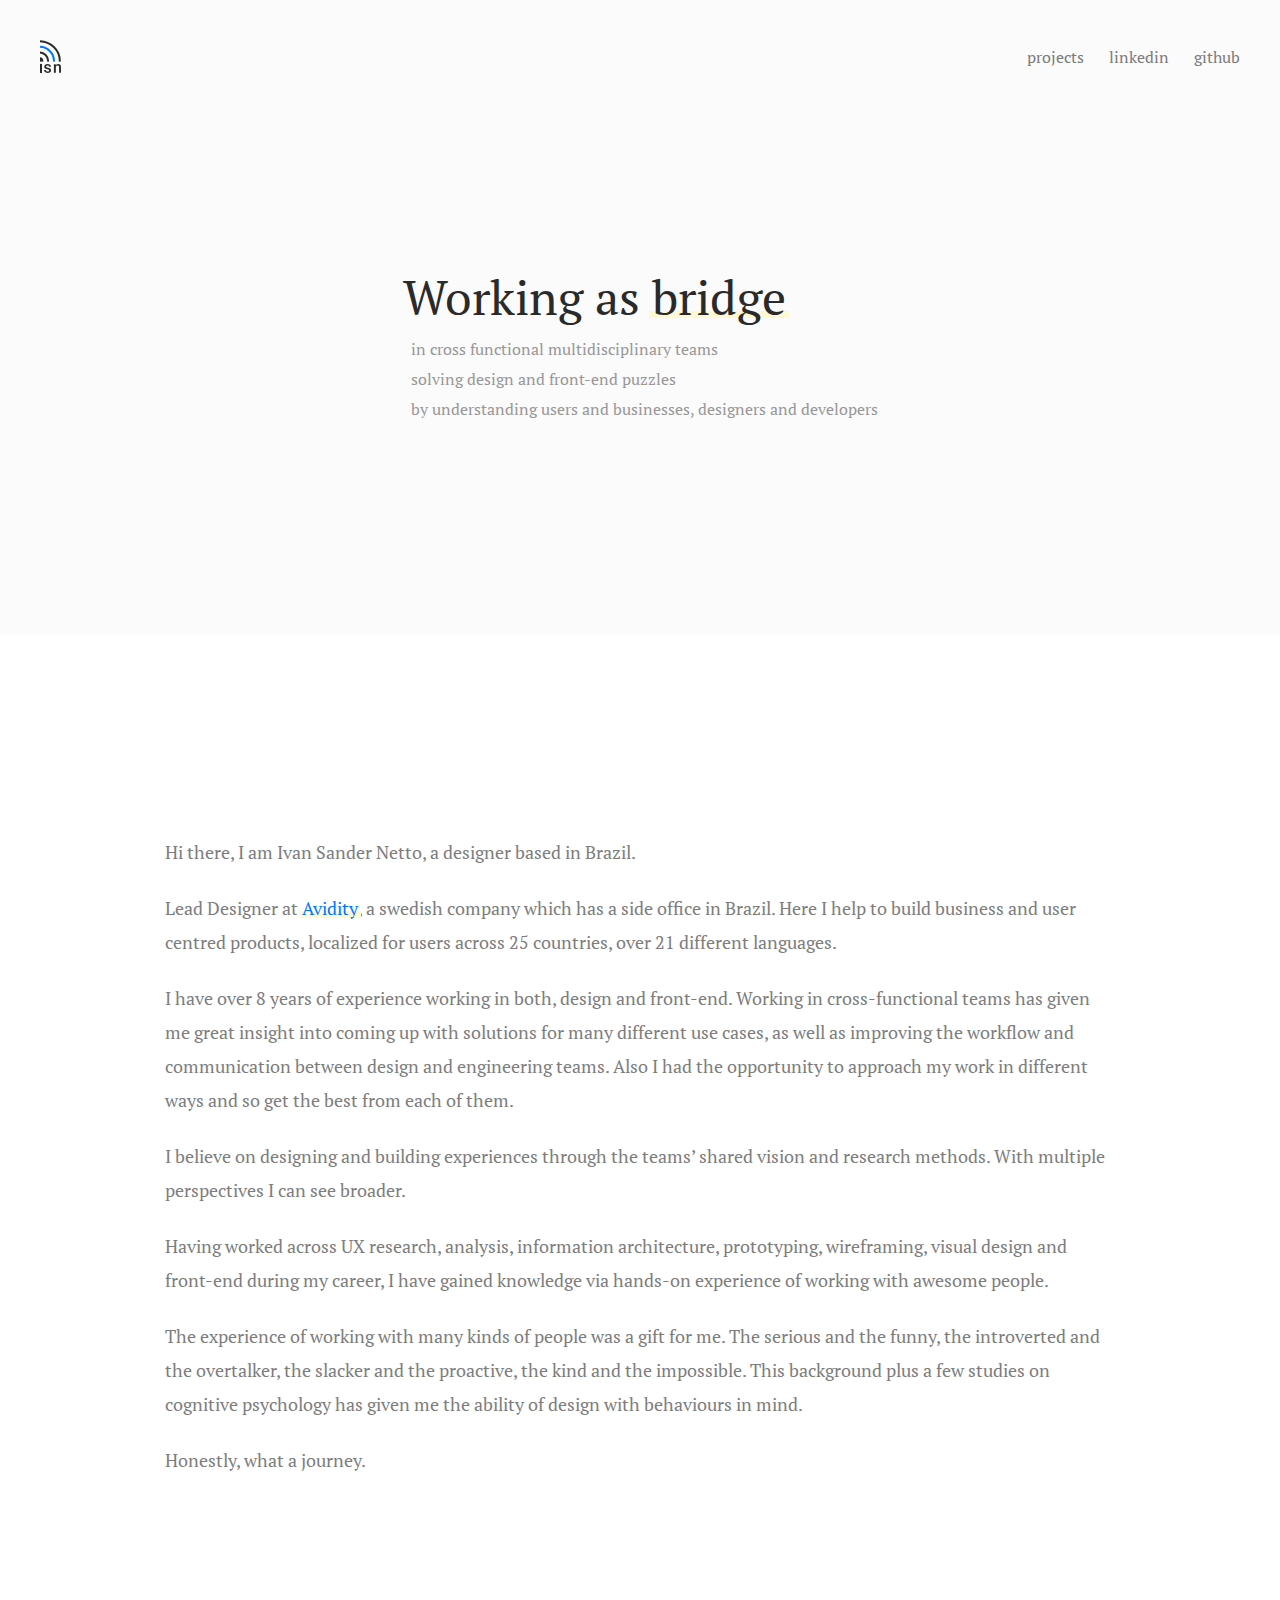
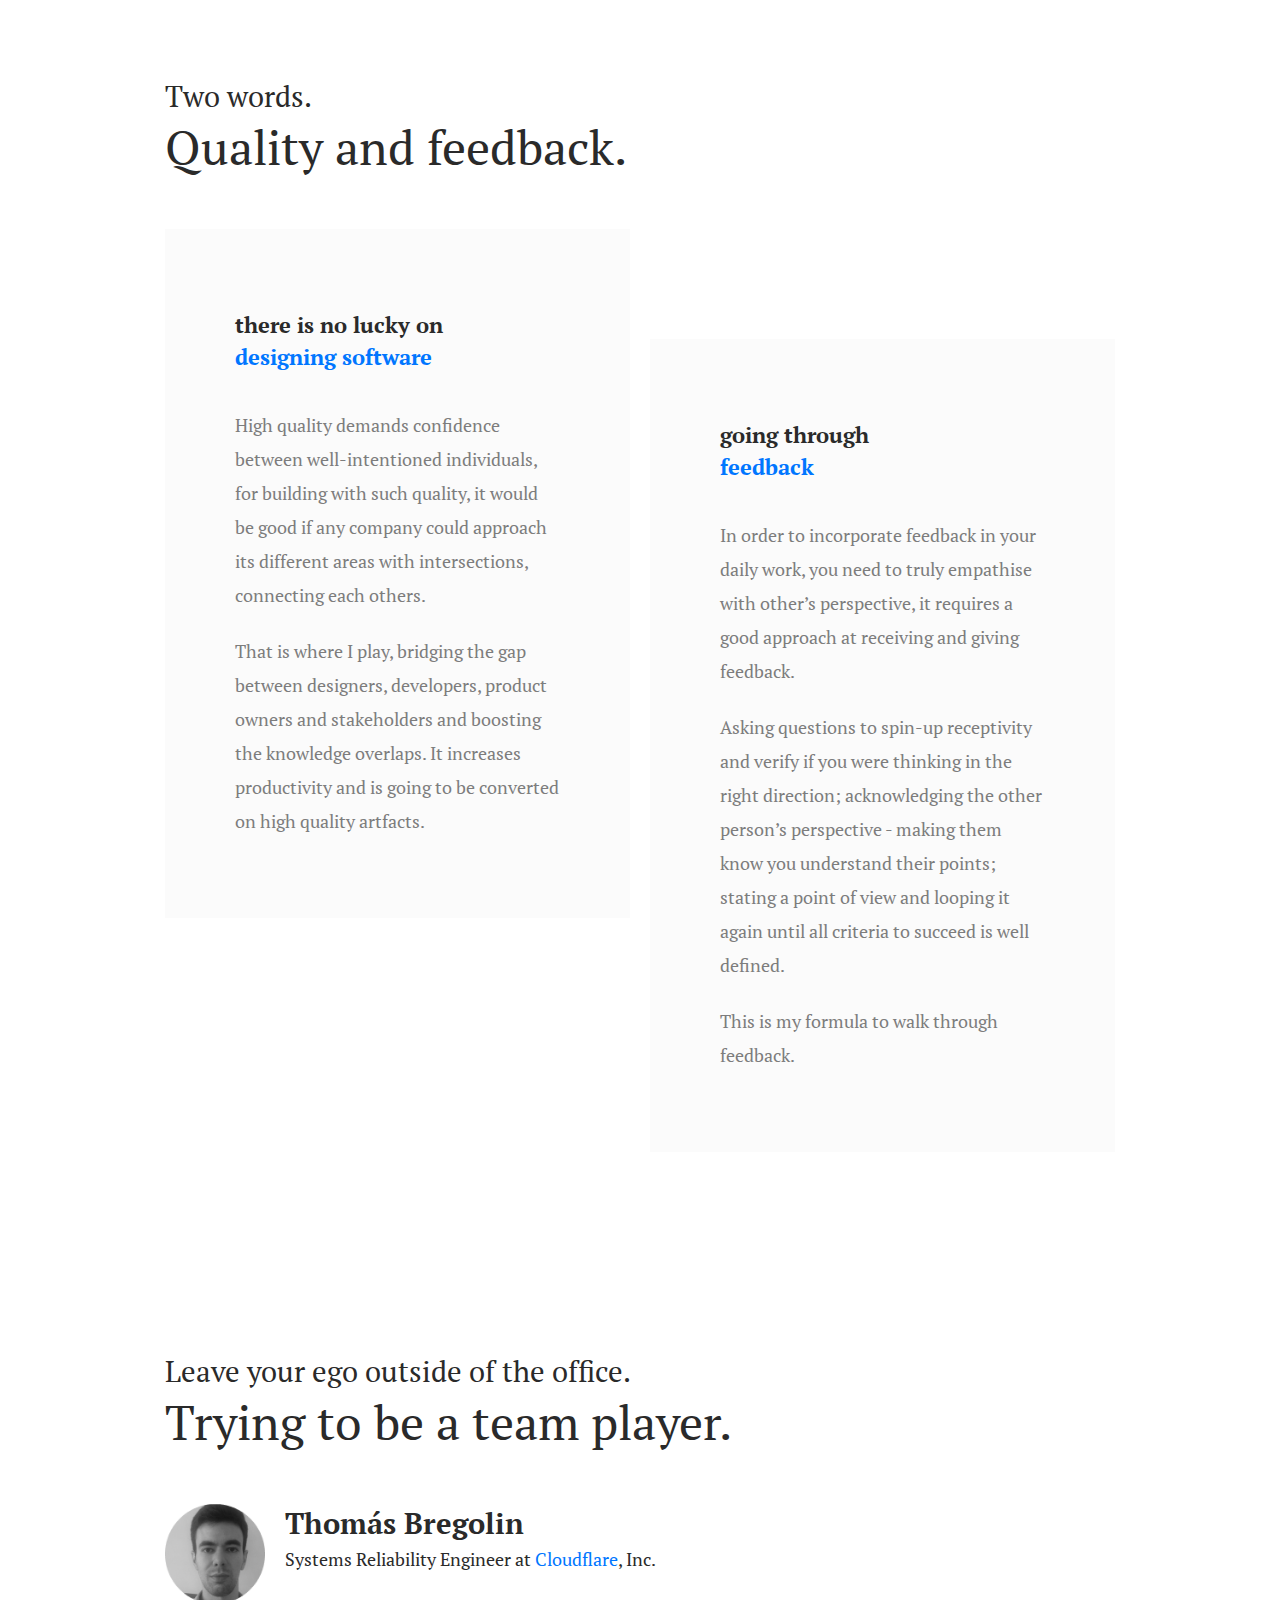
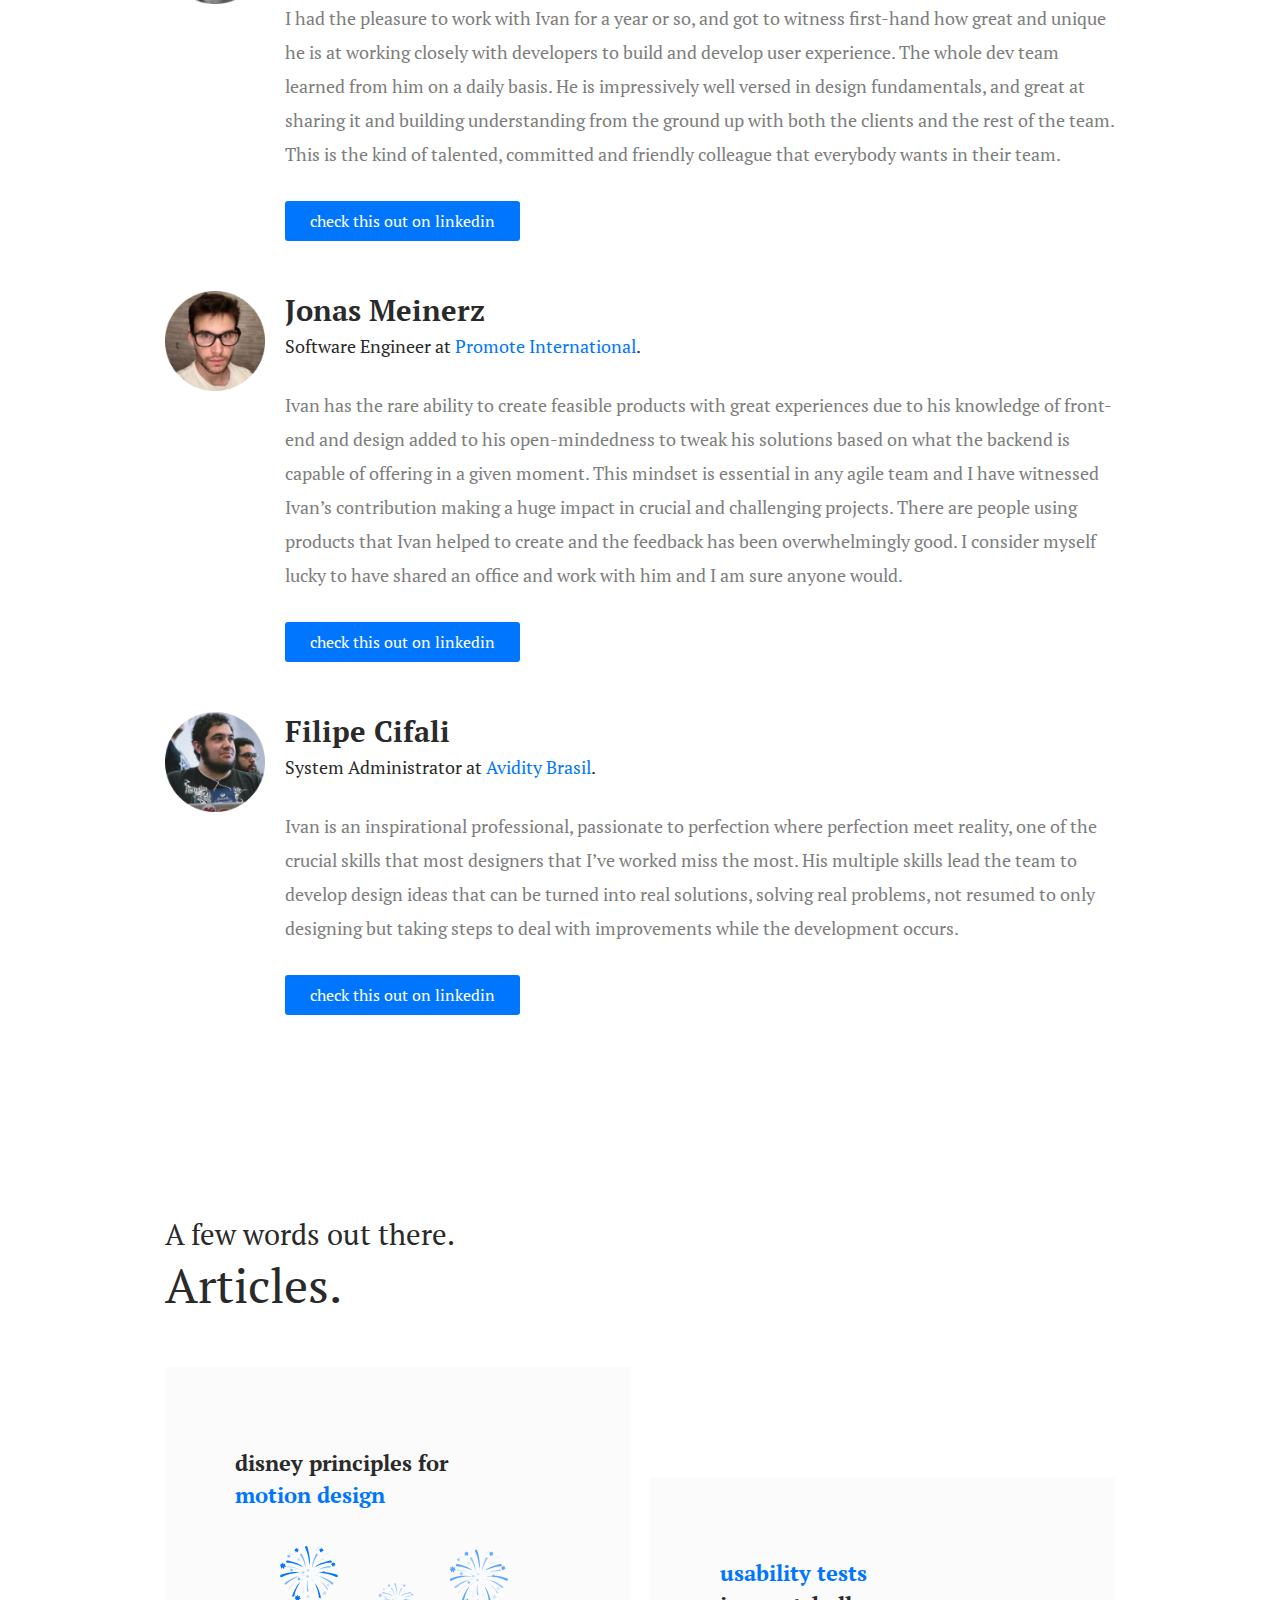
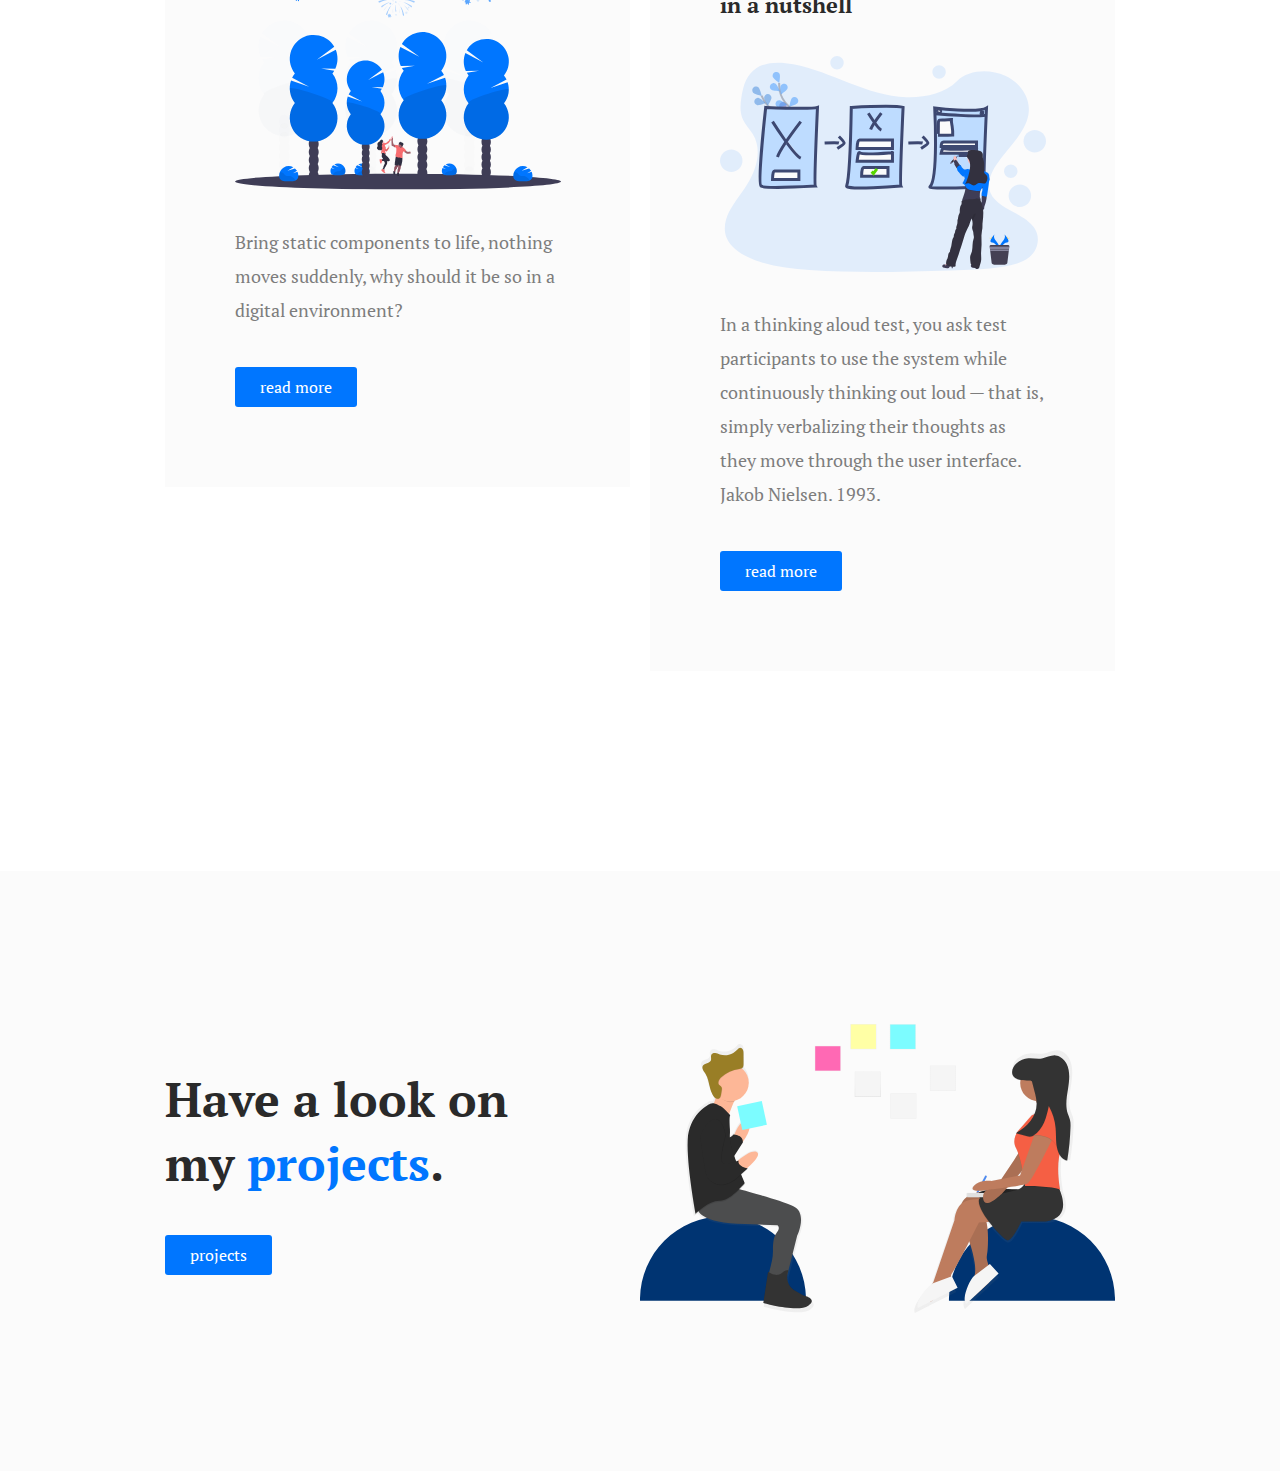
==== index.html @ 8e87b1ad "titles first letter - uppercase" ====
<!DOCTYPE HTML>

<html>

<head>
	<meta http-equiv="Content-Type" content="text/html; charset=UTF-8" />
	<title>Ivan Sander Netto's Portfolio</title>

  <link rel="stylesheet" type="text/css" href="stylesheets/index.css">
  <meta name="robots" content="noindex" />

	<!-- Global site tag (gtag.js) - Google Analytics -->
	<script async src="https://www.googletagmanager.com/gtag/js?id=UA-134460749-1"></script>
	<script>
	  window.dataLayer = window.dataLayer || [];
	  function gtag(){dataLayer.push(arguments);}
	  gtag('js', new Date());

	  gtag('config', 'UA-134460749-1');
	</script>
</head>

<body>
  <header class="page-header">
    <nav>
      <h1>blabla</h1>

      <ul>
        <li>
        	<a href="/portfolio/projects">projects</a>
        </li>
				<li>
					<a href="https://www.linkedin.com/in/ivansandernetto/" target="_blank">linkedin</a>
				</li>
        <li>
        	<a href="https://github.com/ivans-netto" target="_blank">github</a>
        </li>
      </ul>
    </nav>

    <div class="__bottom-header">
      <div class="__call">
        <h2>Working as <span class="underlined"><span class="text">bridge</span><span class="line -large"></span></span></h2>
        <ul>
          <li>in cross functional multidisciplinary teams</li>
          <li>solving design and front-end puzzles</li>
          <li>by understanding users and businesses, designers and developers</li>
        </ul>
      </div>
    </div>
  </header>

  <section>
    <div class="container">
			<p>Hi there, I am Ivan Sander Netto, a designer based in Brazil.</p>
			<br>

			<p>Lead Designer at <a href="https://avidity.se" class="underlined"><span class="text">Avidity</span><span class="line -regular"></span></a>, a swedish company which has a side office in Brazil. Here I help to build business and user centred products, localized for users across 25 countries, over 21 different languages.</p>
			<br>

			<p>I have over 8 years of experience working in both, design and front-end. Working in cross-functional teams has given me great insight into coming up with solutions for many different use cases, as well as improving the workflow and communication between design and engineering teams. Also I had the opportunity to approach my work in different ways and so get the best from each of them.</p>
			<br>

			<p>I believe on designing and building experiences through the teams’ shared vision and research methods. With multiple perspectives I can see broader.</p>
			<br>

			<p>Having worked across UX research, analysis, information architecture, prototyping, wireframing, visual design and front-end during my career, I have gained knowledge via hands-on experience of working with awesome people.</p>
			<br>

			<p>The experience of working with many kinds of people was a gift for me. The serious and the funny, the introverted and the overtalker, the slacker and the proactive, the kind and the impossible. This background plus a few studies on cognitive psychology has given me the ability of design with behaviours in mind.</p>
			<br>

			<p>Honestly, what a journey.</p>
    </div>
  </section>

  <section>
    <div class="container">
      <header>
        <span>Two words.</span>
        <h1>Quality and feedback.</h1>
      </header>

      <div class="blocks">
        <article class="vertical-block">
          <h1>there is no lucky on <br>
          <span class="__highlighted">designing software</span></h1>

          <p>High quality demands confidence between well-intentioned individuals, for building with such quality, it would be good if any company could approach its different areas with intersections, connecting each others.</p>

          <br>

          <p>That is where I play, bridging the gap between designers, developers, product owners and stakeholders and boosting the knowledge overlaps. It increases productivity and is going to be converted on high quality artfacts.</p>
        </article>

        <article class="vertical-block -vertical-identation">
          <h1>going through <br>
          <span class="__highlighted">feedback</span></h1>

          <p>In order to incorporate feedback in your daily work, you need to truly empathise with other’s perspective, it requires a good approach at receiving and giving feedback.</p>

          <br>

          <p>Asking questions to spin-up receptivity and verify if you were thinking in the right direction; acknowledging the other person’s perspective - making them know you understand their points; stating a point of view and looping it again until all criteria to succeed is well defined. </p>

          <br>

          <p>This is my formula to walk through feedback.</p>
        </article>
      </div>
    </div>
  </section>

  <section>
    <div class="container">
      <header>
        <span>Leave your ego outside of the office.</span>
        <h1>Trying to be a team player.</h1>
      </header>
    </div>

    <div class="container">
      <div class="testimonials">
        <article class="__testimonial">
          <img src="img/thomas.png" alt="Thomás Bregolin's profile picture" class="__profile-picture">

          <div class="__text-content">
            <h1>Thomás Bregolin</h1>
            <h2>Systems Reliability Engineer at <a href="https://www.cloudflare.com" target="_blank">Cloudflare</a>, Inc.</h2>
            <p>I had the pleasure to work with Ivan for a year or so, and got to witness first-hand how great and unique he is at working closely with developers to build and develop user experience. The whole dev team learned from him on a daily basis. He is impressively well versed in design fundamentals, and great at sharing it and building understanding from the ground up with both the clients and the rest of the team. This is the kind of talented, committed and friendly colleague that everybody wants in their team.</p>

            <a href="https://www.linkedin.com/in/ivansandernetto/" target="_blank" class="btn">check this out on linkedin</a>
          </div>
        </article>

        <article class="__testimonial">
          <img src="img/jonas.png" alt="Jonas Meinerz's profile picture" class="__profile-picture">

          <div class="__text-content">
            <h1>Jonas Meinerz</h1>
            <h2>Software Engineer at <a href="https://www.cloudflare.com" target="_blank">Promote International</a>.</h2>
            <p>Ivan has the rare ability to create feasible products with great experiences due to his knowledge of front-end and design added to his open-mindedness to tweak his solutions based on what the backend is capable of offering in a given moment. This mindset is essential in any agile team and I have witnessed Ivan’s contribution making a huge impact in crucial and challenging projects. There are people using products that Ivan helped to create and the feedback has been overwhelmingly good. I consider myself lucky to have shared an office and work with him and I am sure anyone would. </p>

            <a href="https://www.linkedin.com/in/ivansandernetto/" target="_blank" class="btn">check this out on linkedin</a>
          </div>
        </article>

				<article class="__testimonial">
          <img src="img/filipe.png" alt="Jonas Meinerz's profile picture" class="__profile-picture">

          <div class="__text-content">
            <h1>Filipe Cifali</h1>
            <h2>System Administrator at <a href="https://www.avidity.com.br" target="_blank">Avidity Brasil</a>.</h2>
            <p>Ivan is an inspirational professional, passionate to perfection where perfection meet reality, one of the crucial skills that most designers that I’ve worked miss the most. His multiple skills lead the team to develop design ideas that can be turned into real solutions, solving real problems, not resumed to only designing but taking steps to deal with improvements while the development occurs.</p>

            <a href="https://www.linkedin.com/in/ivansandernetto/" target="_blank" class="btn">check this out on linkedin</a>
          </div>
        </article>
      </div>
    </div>
  </section>

	<section>
		<div class="container">
			<header>
				<span>A few words out there.</span>
				<h1>Articles.</h1>
			</header>

			<div class="blocks">
				<article class="vertical-block">
					<h1>disney principles for <br>
					<span class="__highlighted">motion design</span></h1>

					<img src="img/svg/motion.svg" alt="motion design illustration">

					<p>Bring static components to life, nothing moves suddenly, why should it be so in a digital environment? </p>

					<a href="" class="btn">read more</a>
				</article>

				<article class="vertical-block -vertical-identation">
					<h1><span class="__highlighted">usability tests</span><br>
					in a nutshell</h1>

					<img src="img/svg/usability-tests.svg" alt="usability tests illustration">

					<p>In a thinking aloud test, you ask test participants to use the system while continuously thinking out loud — that is, simply verbalizing their thoughts as they move through the user interface.
					Jakob Nielsen. 1993.
					</p>

					<a href="" class="btn">read more</a>
				</article>
			</div>
		</div>
	</section>

  <section class="check-out-more">
    <div class="container">
      <div class="__half">
        <div>
          <h1>Have a look on <br>
          my <span class="__highlighted">projects</span>.</h1>

          <a href="projects" class="btn">projects</a>
        </div>
      </div>
      <div class="__half">
        <img src="img/svg/projects.svg" alt="projects illustration">
      </div>
    </div>
  </section>

</body>

</html>
---- stylesheets/index.css ----
@import url("https://fonts.googleapis.com/css?family=PT+Serif:400,700");
* {
  box-sizing: border-box; }

html, body, div, span, object, iframe,
h1, h2, h3, h4, h5, h6, p, blockquote, pre,
abbr, address, cite, code,
del, dfn, em, img, ins, kbd, q, samp,
small, strong, sub, sup, var,
b, i,
dl, dt, dd, ol, ul, li,
fieldset, form, label, legend,
table, caption, tbody, tfoot, thead, tr, th, td,
article, aside, canvas, details, figcaption, figure,
footer, header, hgroup, menu, nav, section, summary,
time, mark, audio, video {
  margin: 0;
  padding: 0;
  border: 0;
  outline: 0; }

/**
 * Crossbrowser display block
 */
article, aside, details, figcaption, figure,
footer, header, hgroup, menu, nav, section {
  display: block; }

table {
  border-collapse: collapse;
  border-spacing: 0; }

input, select {
  vertical-align: middle; }

textarea {
  margin-top: 0;
  margin-bottom: 0; }

p {
  line-height: 34px;
  font-size: 18px;
  color: #7d7d7d; }

.container {
  width: 950px;
  margin: 0 auto; }
  .container .__splitting-blocks {
    display: flex;
    justify-content: space-between; }
    .container .__splitting-blocks.-breathe-top {
      margin-top: 50px; }
    .container .__splitting-blocks .__half {
      width: 50%; }
      .container .__splitting-blocks .__half.-breathe-on-left-side {
        padding-left: 40px; }
      .container .__splitting-blocks .__half.-gap {
        width: calc(50% - 10px); }
      .container .__splitting-blocks .__half .btn {
        margin-top: 40px; }
      .container .__splitting-blocks .__half img {
        width: 100%; }

a {
  color: #0076FF;
  text-decoration: none;
  transition: color 0.15s ease-out; }
  a:hover {
    color: #005ecc; }

.btn {
  background-color: #0076FF;
  color: #fff;
  font-weight: 400;
  text-decoration: none;
  display: inline-block;
  height: 40px;
  padding: 9px 25px;
  border-radius: 3px;
  transform: translate(0px, 0px);
  transition: background-color 0.15s ease-out, box-shadow 0.15s ease-out, transform 0.15s ease-out; }
  .btn:hover {
    color: #fff;
    background-color: #006ff0;
    transform: translateY(-2px);
    box-shadow: 0 2px 4px 0 rgba(136, 144, 195, 0.3), 0 5px 15px 0 rgba(37, 44, 97, 0.3); }
  .btn:focus {
    transform: translateY(0px);
    box-shadow: 0 2px 4px 0 rgba(136, 144, 195, 0), 0 5px 15px 0 rgba(37, 44, 97, 0);
    transition: background-color 0.05s ease-out, box-shadow 0.05s ease-out, transform 0.05s ease-out; }
  .btn[target="_blank"]:hover {
    background-image: url(../img/svg/external-link.svg);
    background-repeat: no-repeat;
    background-position: calc(100% - 5px) 5px; }

.underlined {
  position: relative; }
  .underlined .text {
    position: relative;
    z-index: 10; }
  .underlined .line {
    z-index: 5;
    width: calc(100% + 6px);
    height: 7px;
    background-color: #FFF9D3;
    position: absolute;
    left: -3px; }
    .underlined .line.-large {
      bottom: 10.8px; }
    .underlined .line.-regular {
      bottom: 2px; }

html {
  background-color: #0076FF; }

body {
  background: #fff;
  font-family: 'PT Serif', serif;
  font-weight: 400;
  color: #2A2A2A; }

.page-header {
  height: 635px;
  background: #FBFBFB; }
  .page-header nav {
    padding: 40px 40px 0 40px;
    width: 100%;
    display: flex;
    justify-content: space-between; }
    .page-header nav ul {
      list-style: none;
      display: flex;
      align-items: center; }
    .page-header nav li {
      float: left;
      margin-right: 25px;
      color: #7d7d7d;
      font-size: 16px; }
      .page-header nav li:last-child {
        margin-right: 0; }
    .page-header nav a {
      color: #7d7d7d; }
      .page-header nav a:hover {
        color: #0076FF; }
  .page-header h1 {
    height: 33px;
    width: 21px;
    background-image: url(../img/svg/logo.svg);
    background-repeat: no-repeat;
    background-size: 100% 100%;
    text-indent: -9999px; }
  .page-header h2 {
    font-weight: 400;
    font-size: 48px; }
    .page-header h2.-center {
      text-align: center; }
  .page-header .__bottom-header {
    height: calc(100% - 40px - 33px);
    display: flex;
    align-items: center; }
  .page-header .__call {
    display: table;
    margin: 0 auto;
    padding-bottom: 20px; }
    .page-header .__call ul {
      list-style: none;
      margin-top: 5px;
      margin-left: 8px; }
    .page-header .__call li {
      color: #989898;
      line-height: 30px;
      font-size: 16px; }
    .page-header .__call .__projecst-illustration {
      margin-top: 80px; }

section {
  margin-top: 200px;
  margin-bottom: 200px; }
  section:last-of-type {
    margin-bottom: 0px; }
  section.-project-section {
    margin-top: 300px;
    margin-bottom: 300px; }
    section.-project-section:first-of-type {
      margin-top: 200px; }
  section header {
    margin-bottom: 50px; }
    section header h1 {
      font-size: 48px;
      font-weight: 400; }
      section header h1 span {
        font-size: 38px; }
    section header span {
      font-size: 29px; }

.mockups {
  margin-top: 50px; }
  .mockups.-mockup-plus-metrics {
    display: flex;
    justify-content: space-around; }
    .mockups.-mockup-plus-metrics .__mock {
      width: 77.5%;
      padding-right: 40px; }
    .mockups.-mockup-plus-metrics .__metrics {
      width: 22.5%; }
  .mockups img {
    width: 100%; }

.blocks {
  display: flex;
  justify-content: space-between; }

.vertical-block {
  background-color: #FBFBFB;
  width: calc(50% - 10px);
  padding: 80px 70px; }
  .vertical-block:first-child {
    align-self: flex-start; }
  .vertical-block.-vertical-identation {
    margin-top: 110px; }
  .vertical-block h1 {
    font-size: 22px;
    text-transform: lowercase;
    line-height: 32px;
    margin-bottom: 35px; }
  .vertical-block img {
    margin-bottom: 30px; }
  .vertical-block .__highlighted {
    color: #0076FF;
    line-height: 32px; }
  .vertical-block .btn {
    margin-top: 40px; }

.testimonials img {
  width: 100px;
  height: 100px; }
.testimonials h1 {
  font-size: 29px;
  margin-bottom: 5px; }
.testimonials h2 {
  color: #2A2A2A;
  font-size: 18px;
  font-weight: 400; }
.testimonials p {
  padding-top: 30px;
  margin-bottom: 30px; }
.testimonials .__text-content {
  margin-left: 20px; }
.testimonials .__testimonial {
  display: flex;
  justify-content: space-between;
  margin-bottom: 50px; }

.check-out-more {
  background-color: #FBFBFB; }
  .check-out-more .__half {
    width: 50%; }
    .check-out-more .__half img {
      width: 100%; }
  .check-out-more h1 {
    font-size: 48px;
    color: #2A2A2A; }
    .check-out-more h1 .__highlighted {
      color: #0076FF; }
  .check-out-more .container {
    display: flex;
    align-items: center;
    height: 600px; }
  .check-out-more .btn {
    margin-top: 40px; }

/*# sourceMappingURL=index.css.map */
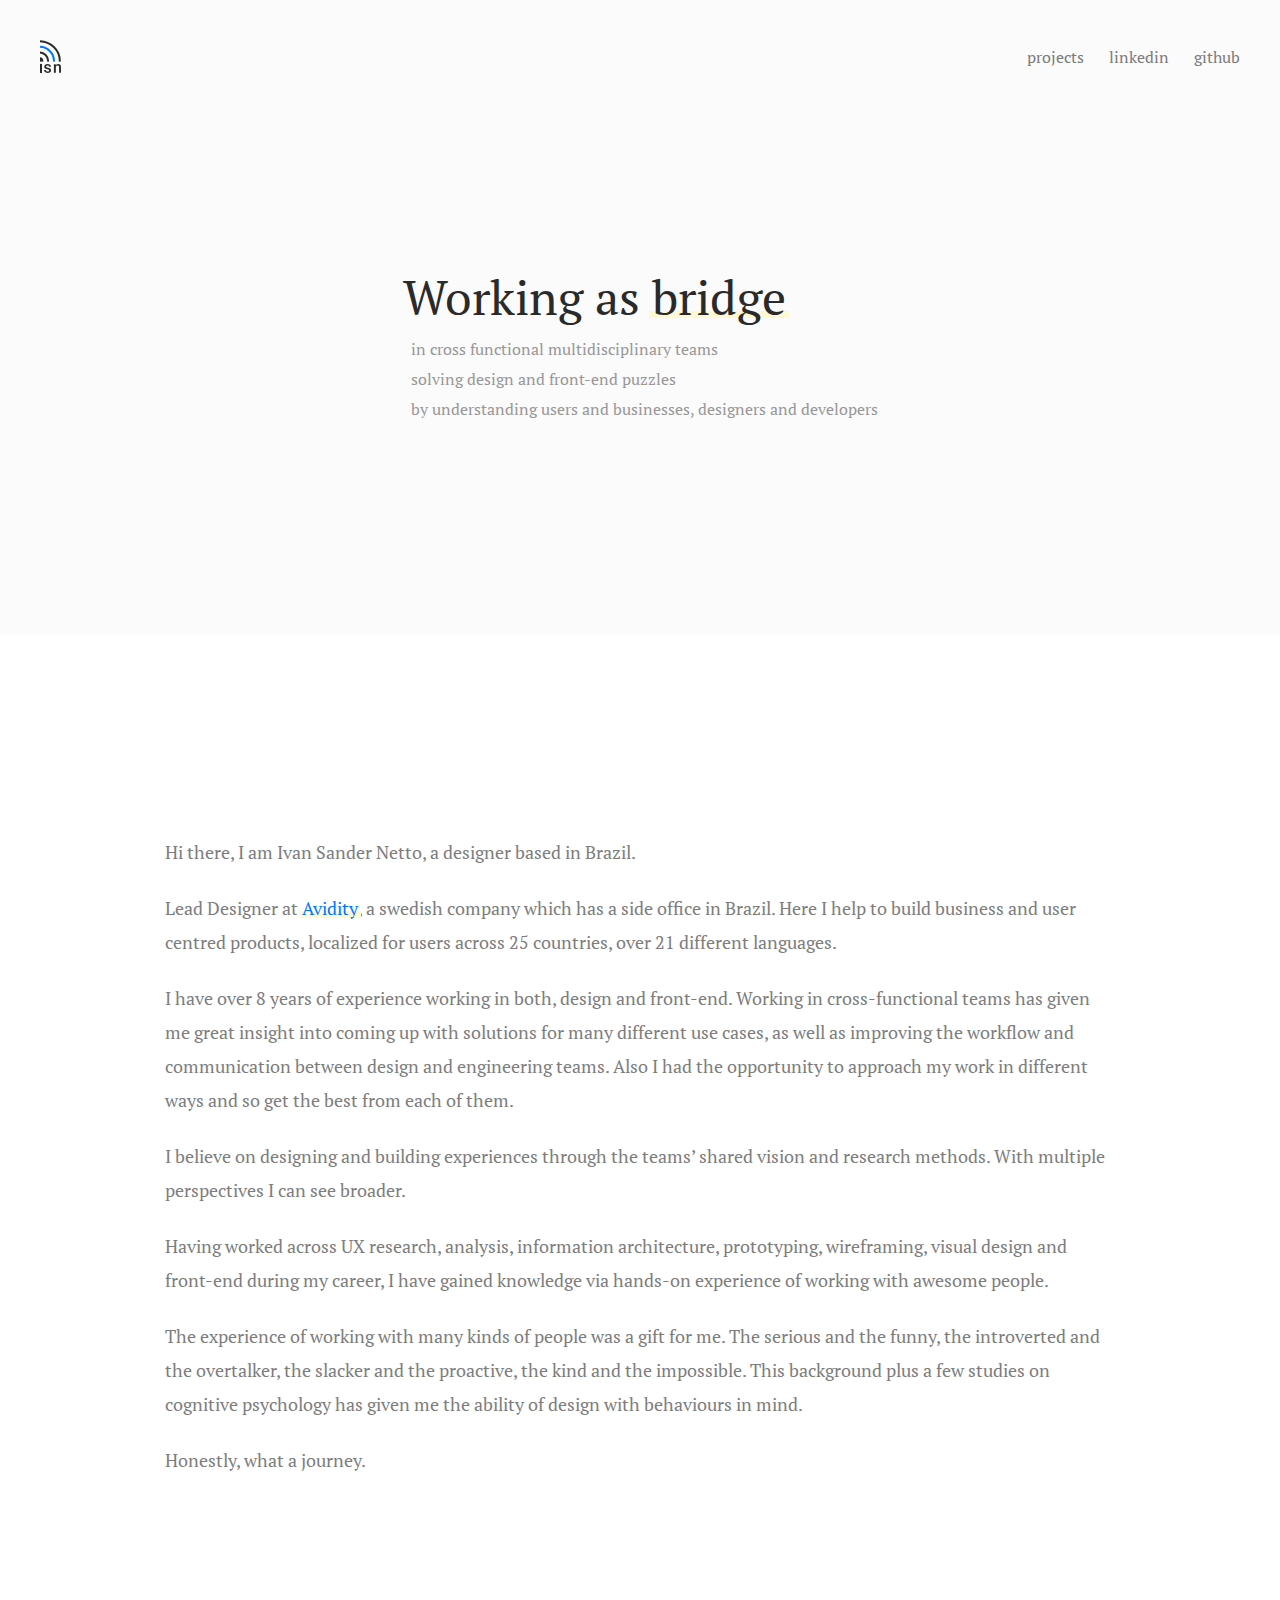
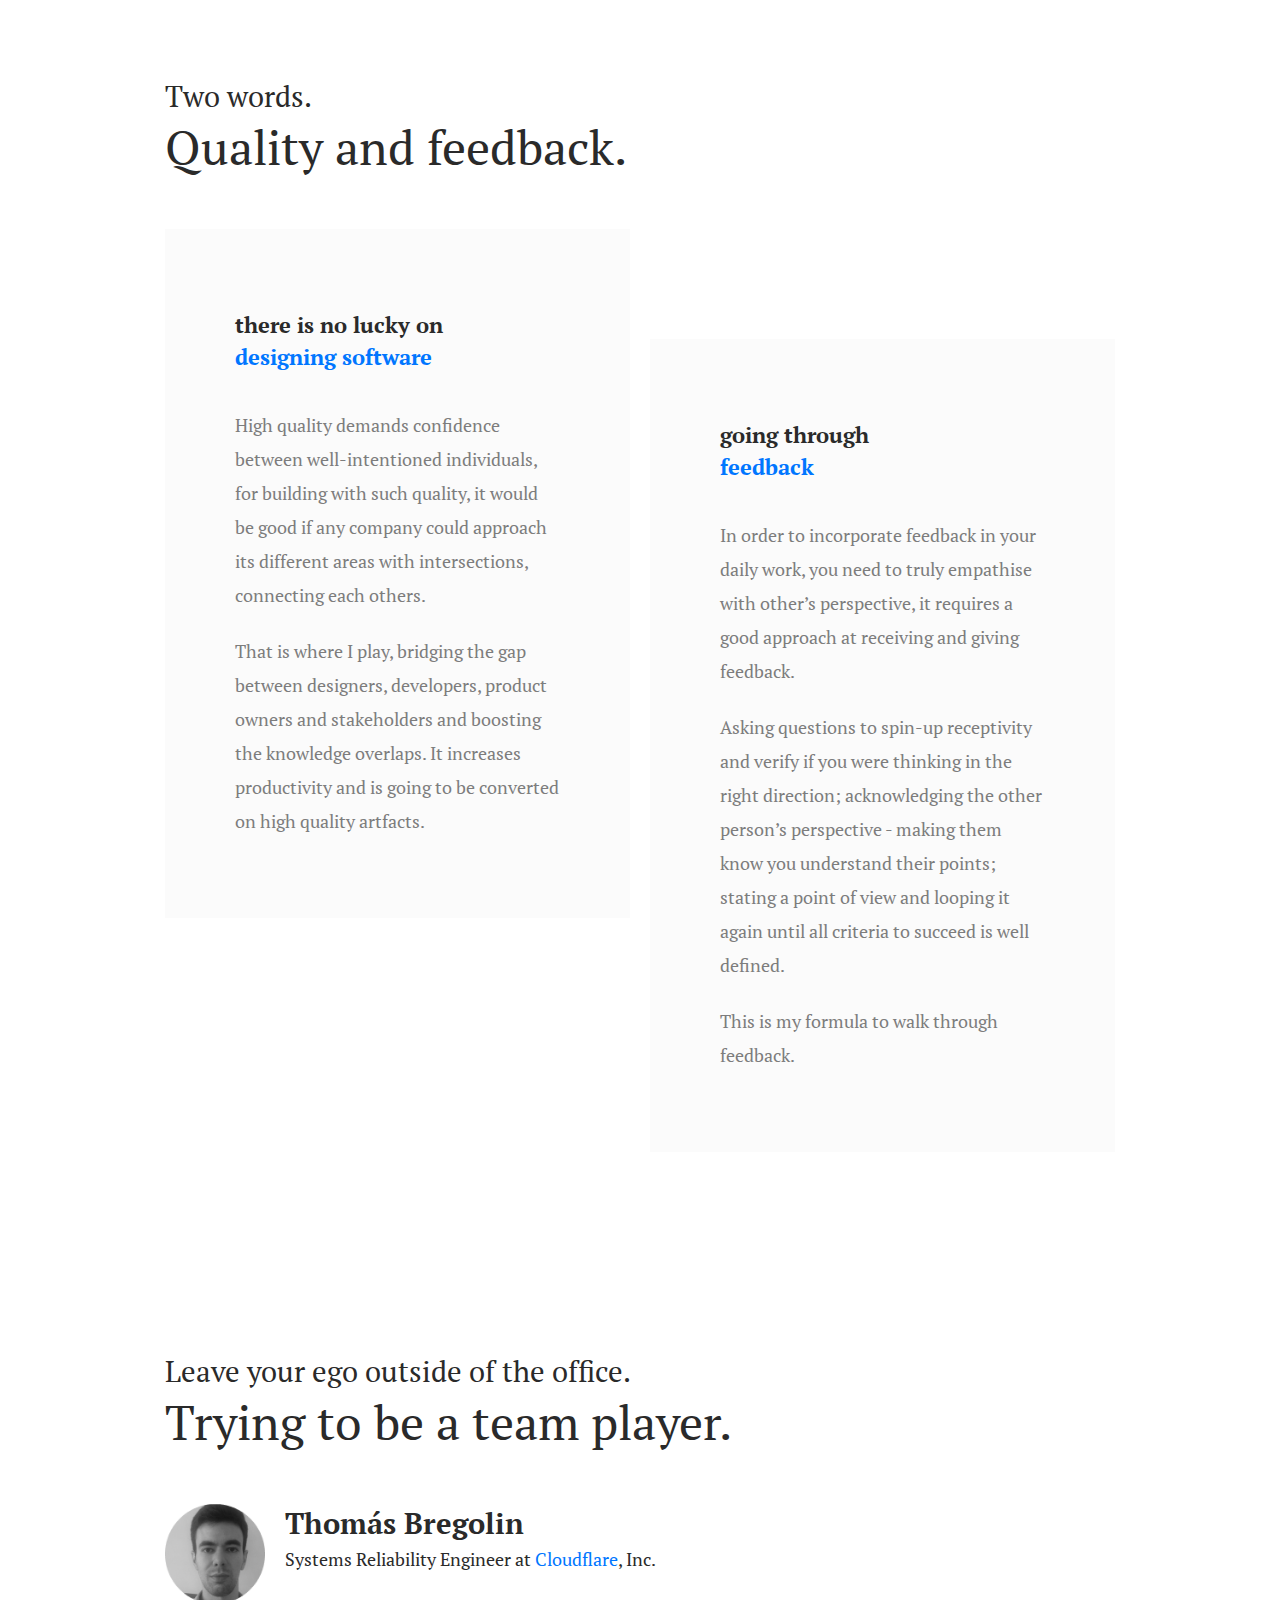
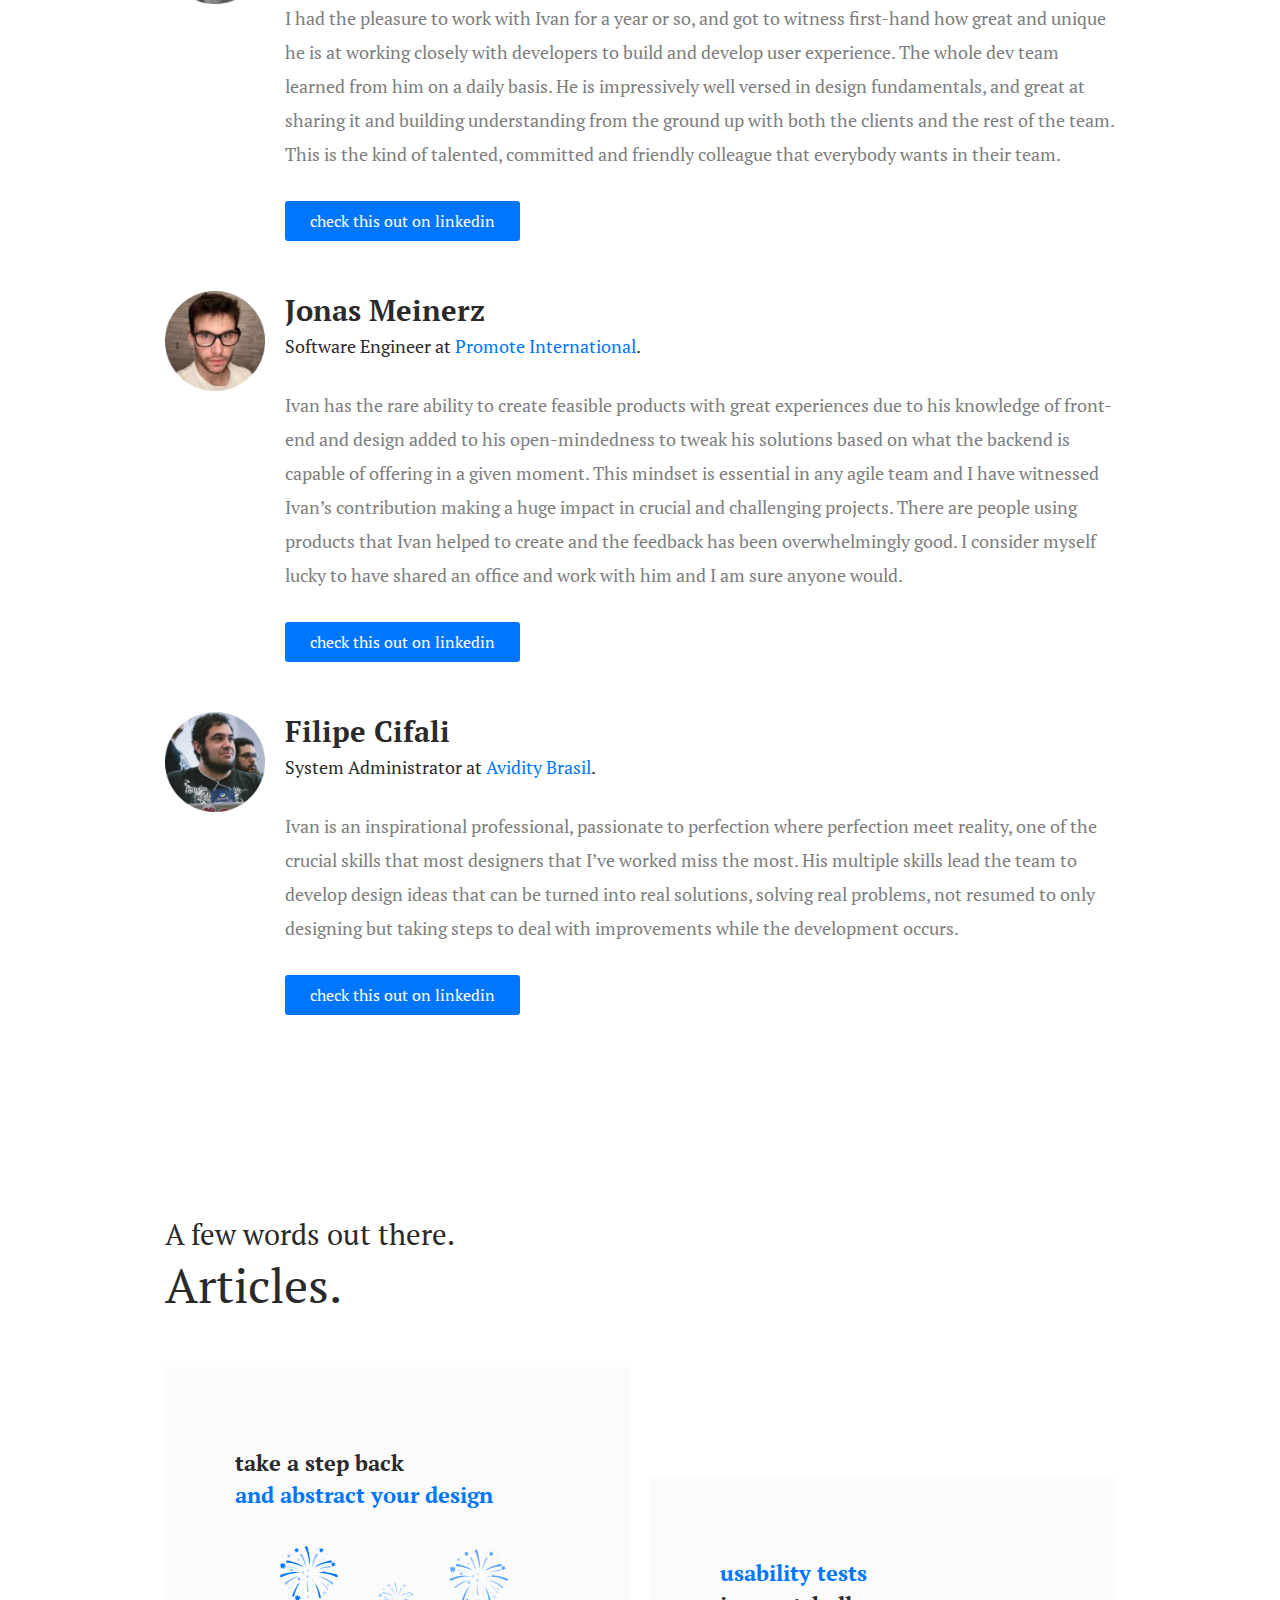
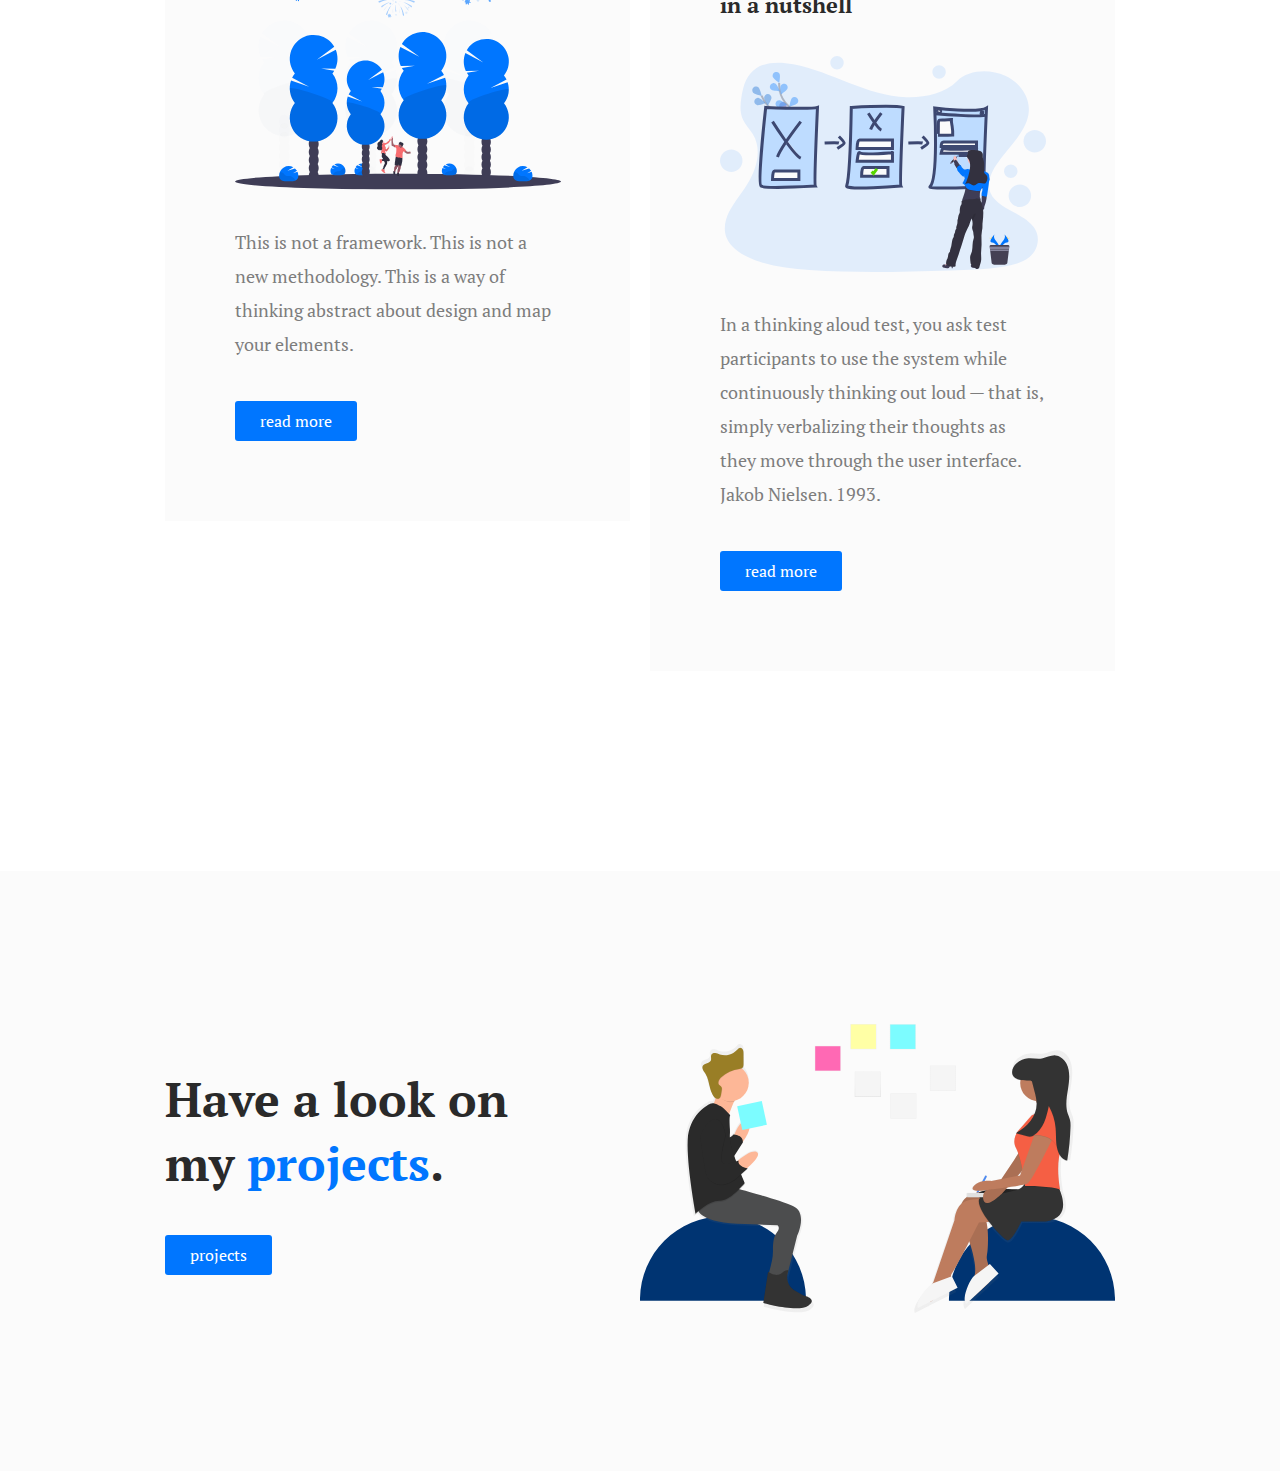
==== commit c2999eaa: "Update index.html" ====
--- a/index.html
+++ b/index.html
@@ -23,7 +23,7 @@
 <body>
   <header class="page-header">
     <nav>
-      <h1>blabla</h1>
+      <h1><a href="/portfolio">Ivan Sander Netto - Portfolio</a></h1>
 
       <ul>
         <li>
@@ -169,14 +169,14 @@
 
 			<div class="blocks">
 				<article class="vertical-block">
-					<h1>disney principles for <br>
-					<span class="__highlighted">motion design</span></h1>
-
-					<img src="img/svg/motion.svg" alt="motion design illustration">
-
-					<p>Bring static components to life, nothing moves suddenly, why should it be so in a digital environment? </p>
-
-					<a href="" class="btn">read more</a>
+					<h1>take a step back<br>
+					<span class="__highlighted">and abstract your design</span></h1>
+
+					<img src="img/svg/motion.svg" alt="context matters">
+
+					<p>This is not a framework. This is not a new methodology. This is a way of thinking abstract about design and map your elements.</p>
+
+					<a href="https://uxdesign.cc/contextual-elements-bb7cddf9b397#7c63" class="btn" target"_blank">read more</a>
 				</article>
 
 				<article class="vertical-block -vertical-identation">
--- a/stylesheets/index.css
+++ b/stylesheets/index.css
@@ -60,6 +60,8 @@
         margin-top: 40px; }
       .container .__splitting-blocks .__half img {
         width: 100%; }
+    .container .__splitting-blocks .__apode-flowchart {
+      margin-top: 60px; }
 
 a {
   color: #0076FF;
@@ -142,13 +144,17 @@
       color: #7d7d7d; }
       .page-header nav a:hover {
         color: #0076FF; }
-  .page-header h1 {
-    height: 33px;
-    width: 21px;
-    background-image: url(../img/svg/logo.svg);
-    background-repeat: no-repeat;
-    background-size: 100% 100%;
-    text-indent: -9999px; }
+    .page-header nav h1 {
+      height: 33px;
+      width: 21px;
+      background-image: url(../img/svg/logo.svg);
+      background-repeat: no-repeat;
+      background-size: 100% 100%;
+      text-indent: -9999px; }
+      .page-header nav h1 a {
+        display: block;
+        width: 100%;
+        height: 100%; }
   .page-header h2 {
     font-weight: 400;
     font-size: 48px; }
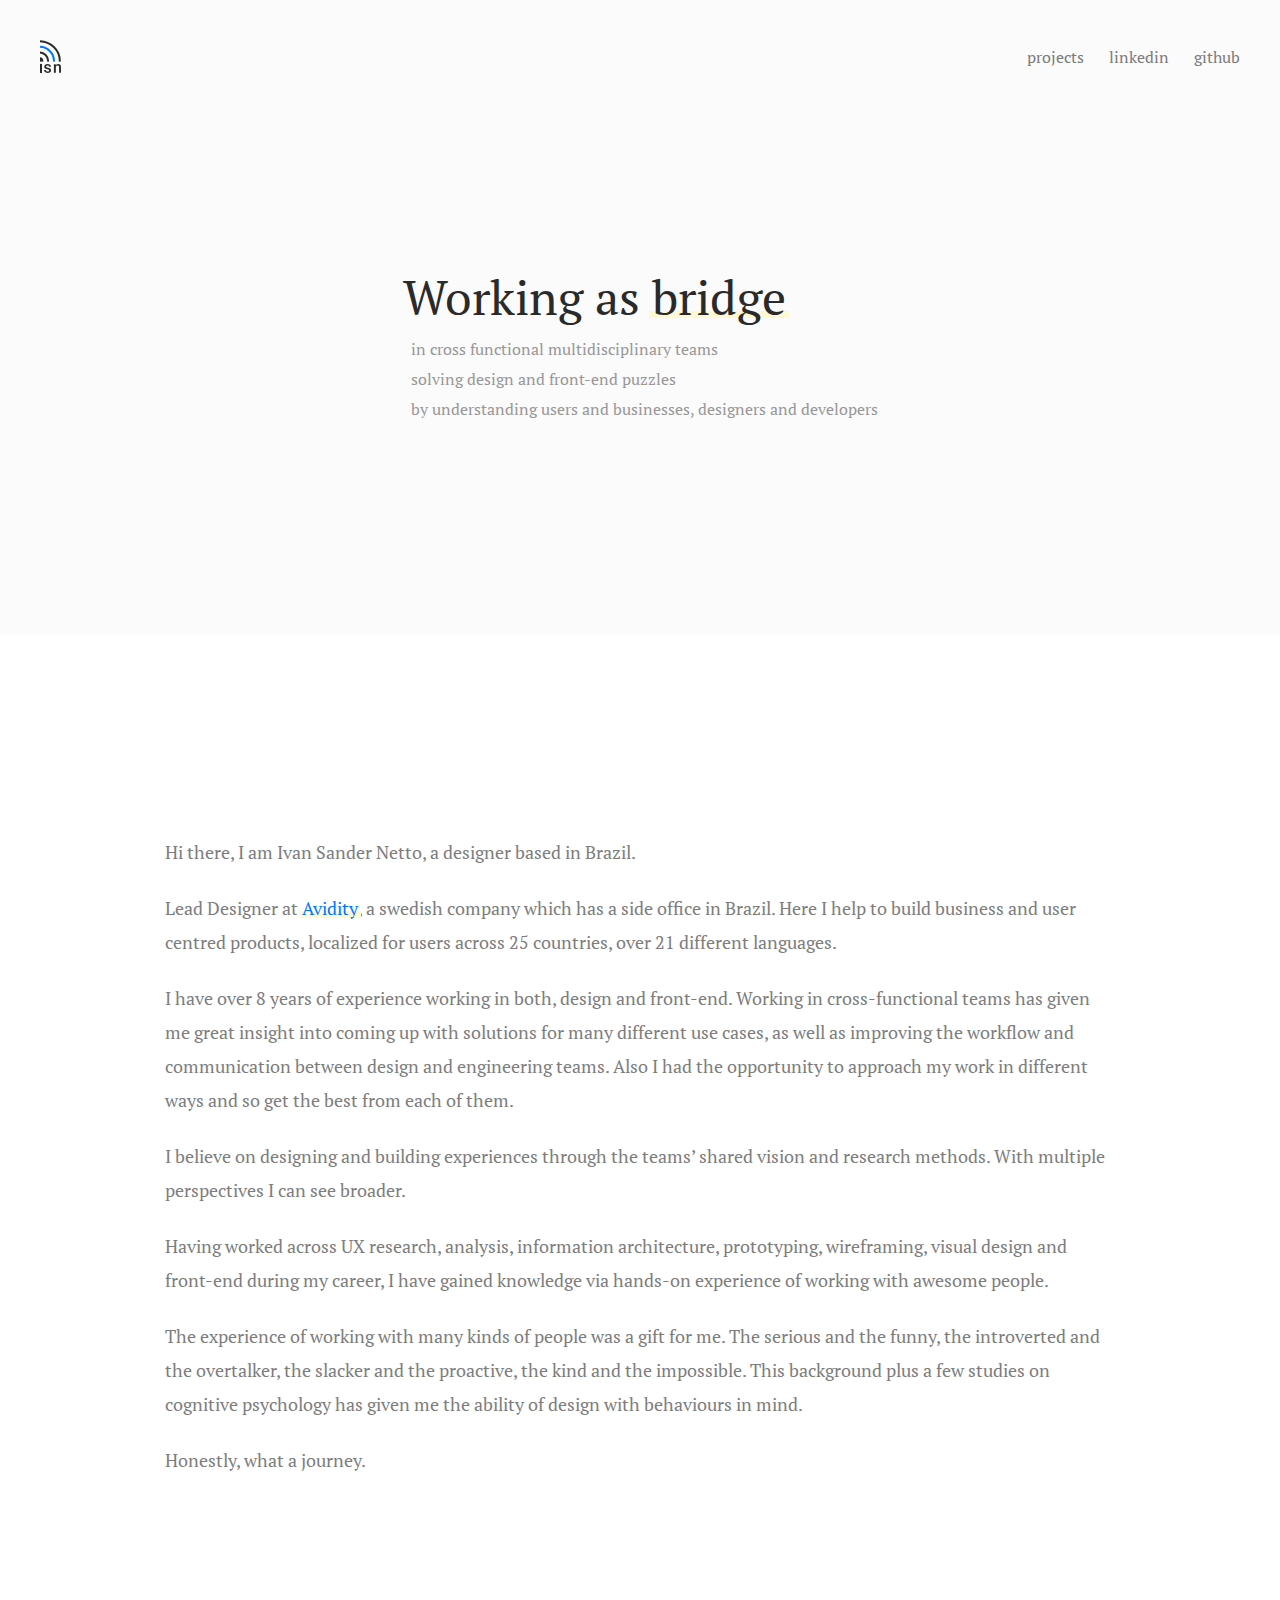
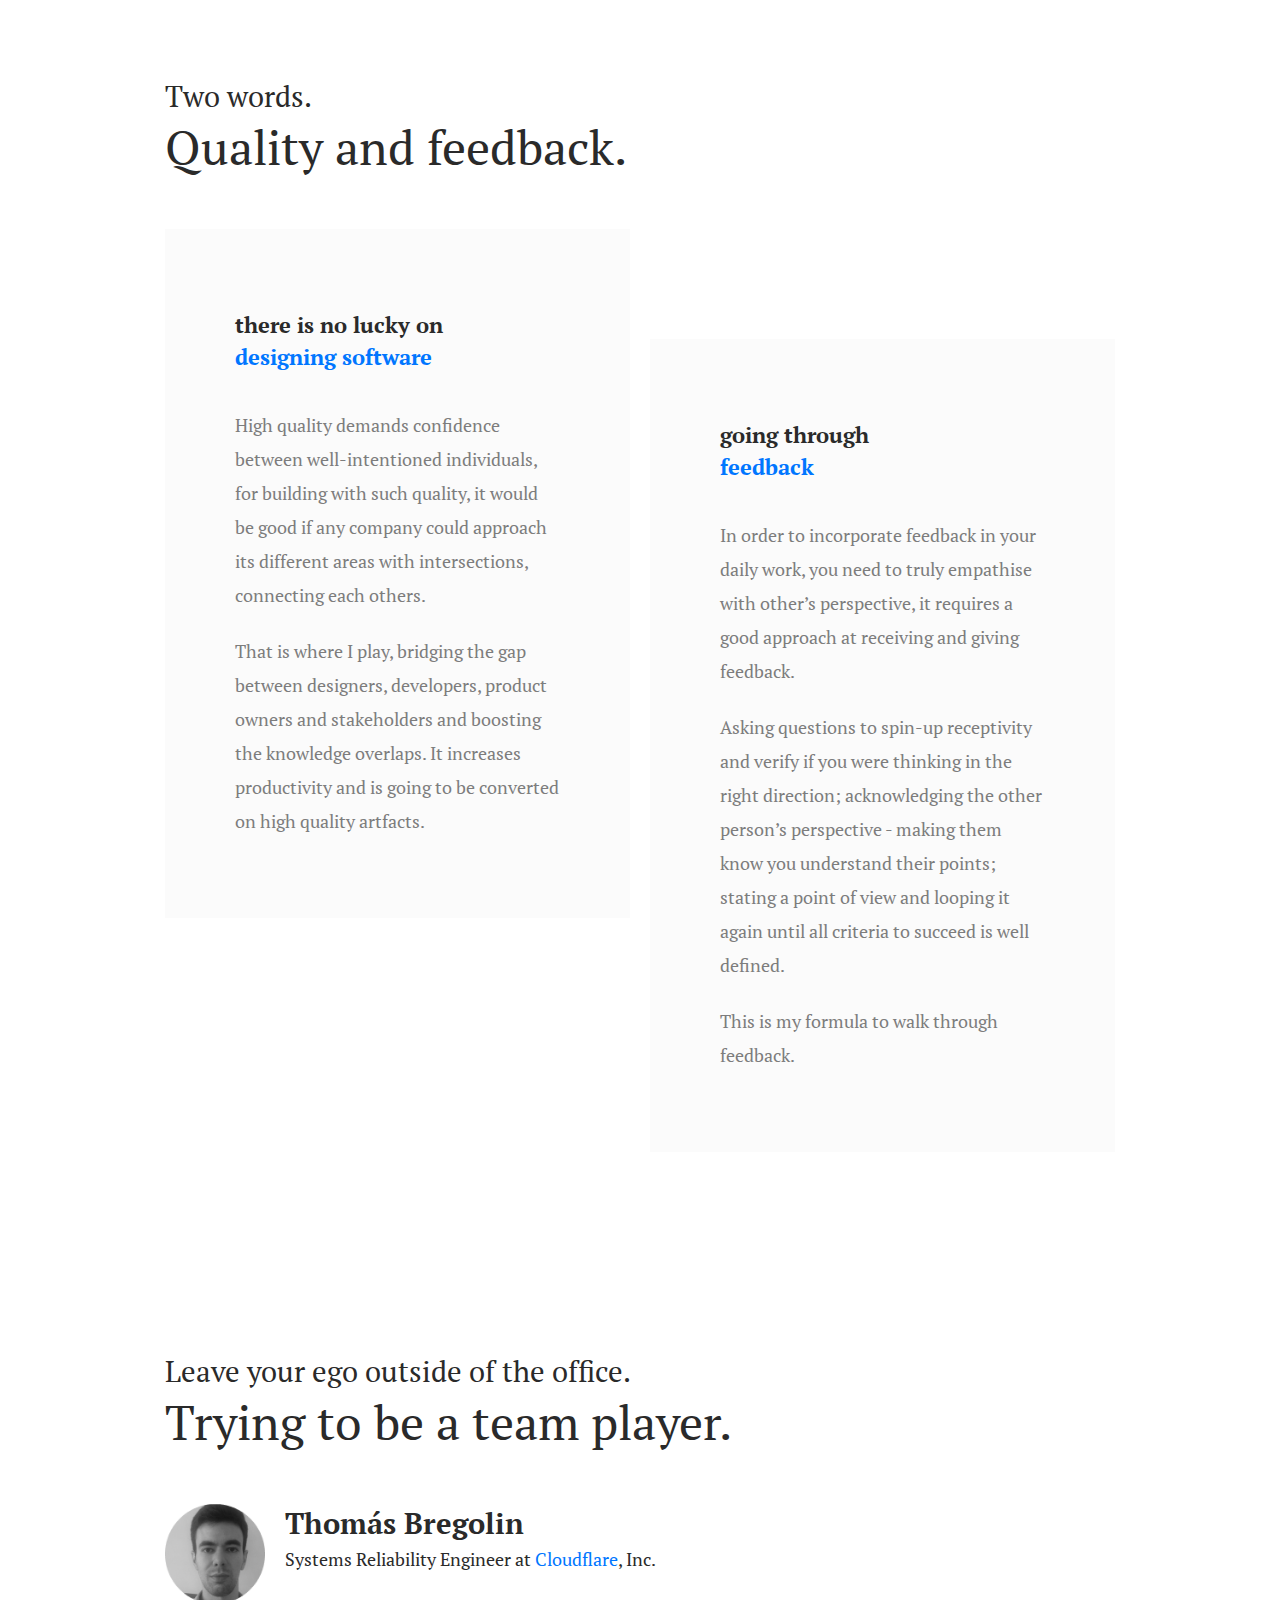
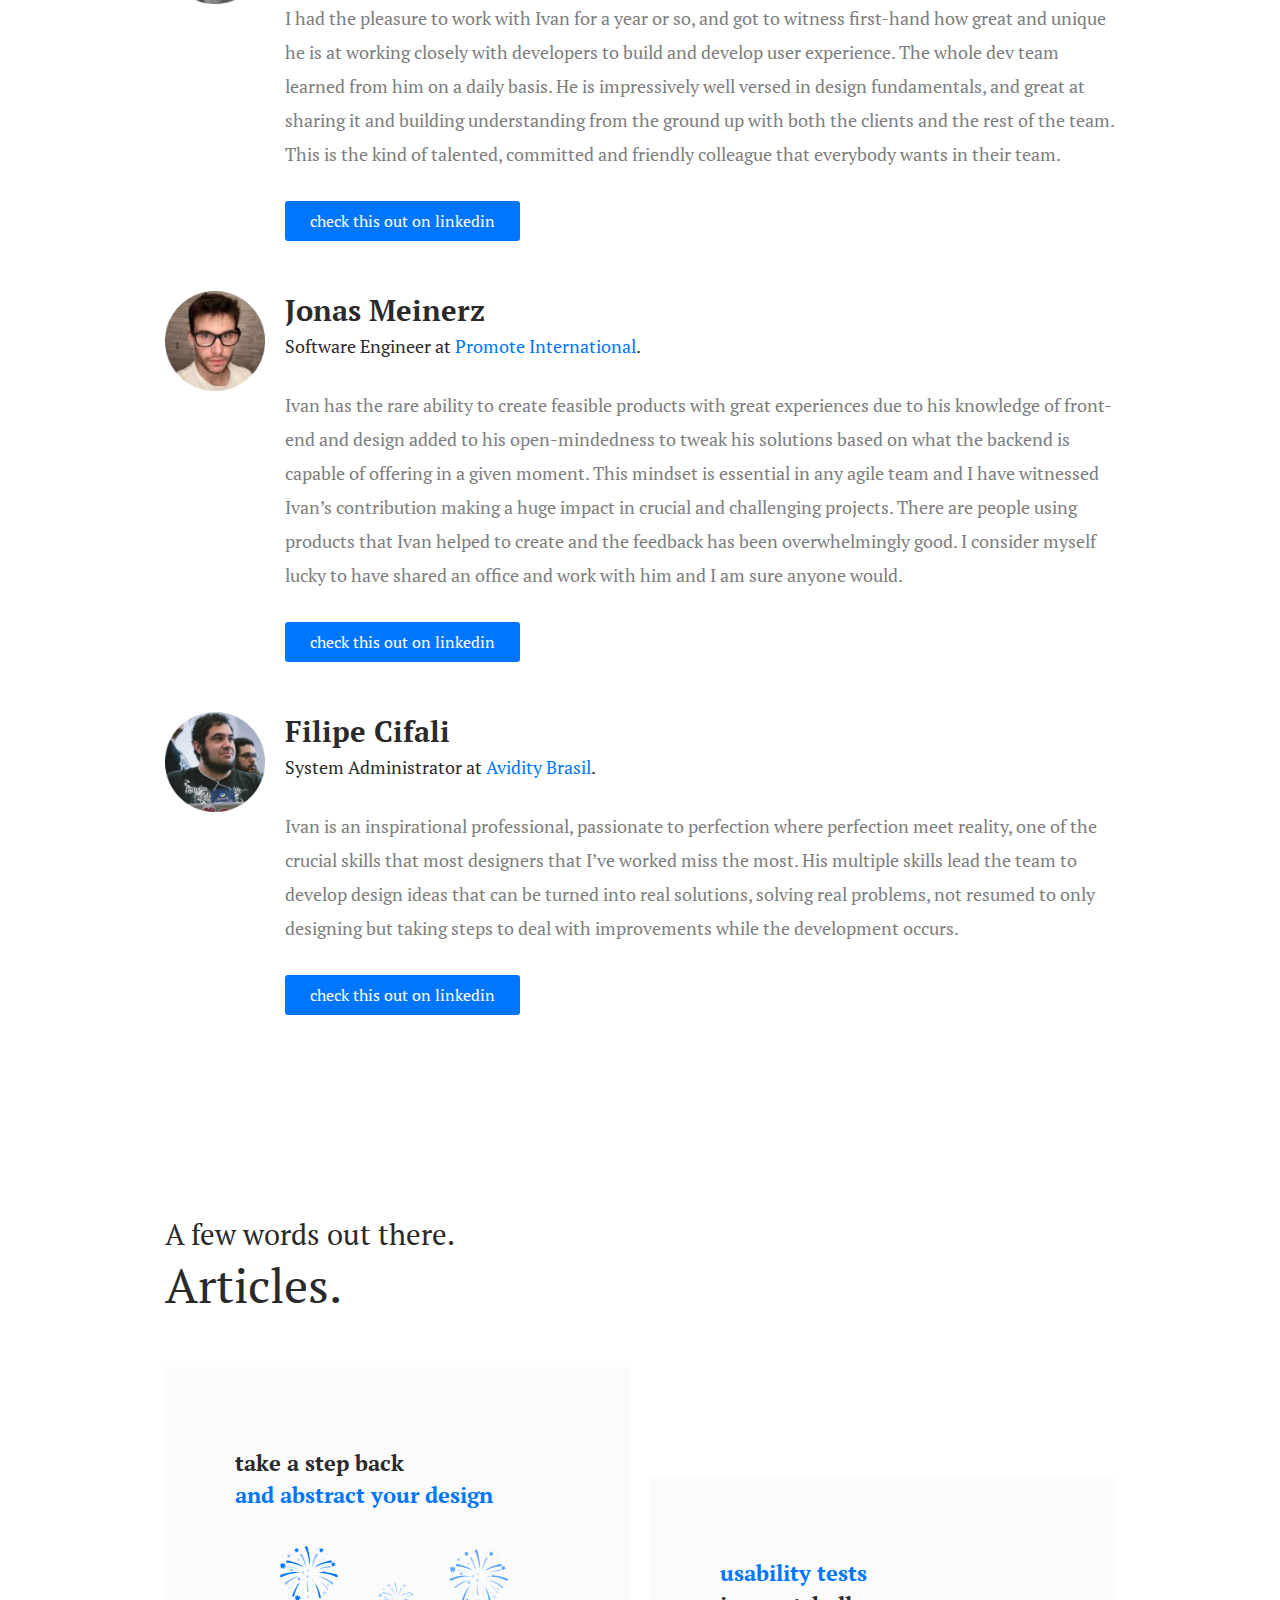
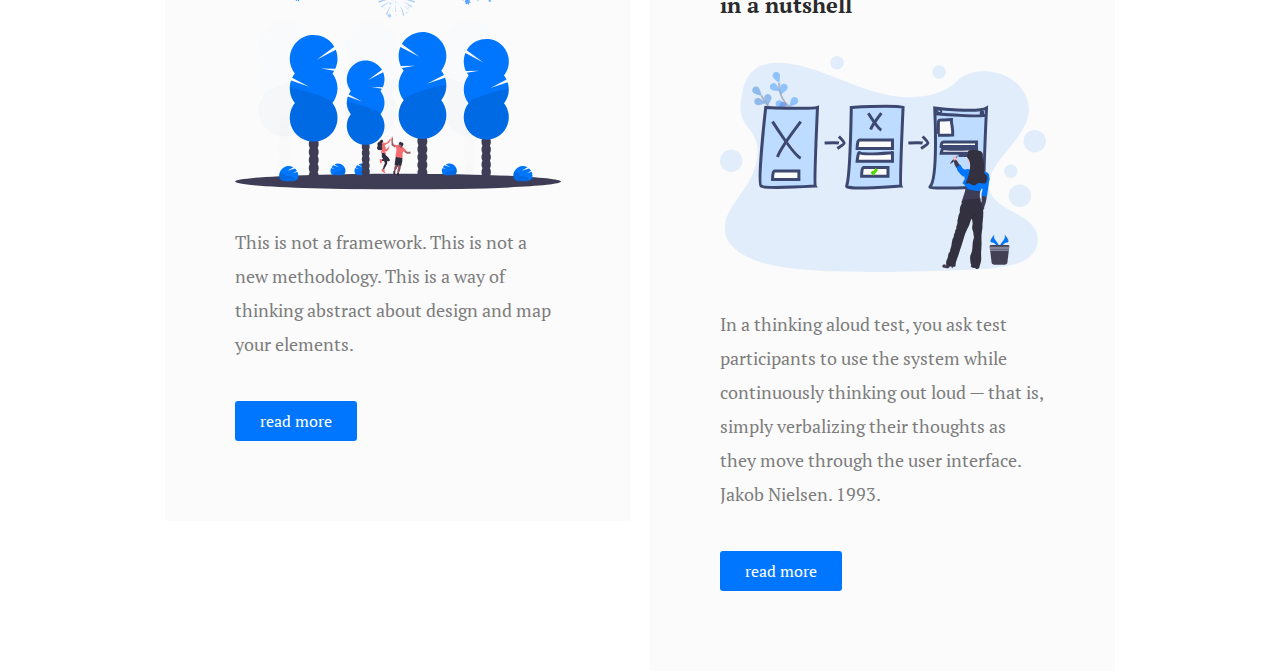
==== commit 31751d30: "Update index.html" ====
--- a/index.html
+++ b/index.html
@@ -176,7 +176,7 @@
 
 					<p>This is not a framework. This is not a new methodology. This is a way of thinking abstract about design and map your elements.</p>
 
-					<a href="https://uxdesign.cc/contextual-elements-bb7cddf9b397#7c63" class="btn" target"_blank">read more</a>
+					<a href="https://uxdesign.cc/contextual-elements-bb7cddf9b397#7c63" class="btn" target="_blank">read more</a>
 				</article>
 
 				<article class="vertical-block -vertical-identation">
@@ -189,12 +189,13 @@
 					Jakob Nielsen. 1993.
 					</p>
 
-					<a href="" class="btn">read more</a>
+					<a href="https://medium.com/@ivannetto/usability-tests-in-a-nutshell-1baa6744be10" class="btn" target="_blank">read more</a>
 				</article>
 			</div>
 		</div>
 	</section>
 
+<!--
   <section class="check-out-more">
     <div class="container">
       <div class="__half">
@@ -210,7 +211,7 @@
       </div>
     </div>
   </section>
-
+-->
 </body>
 
 </html>
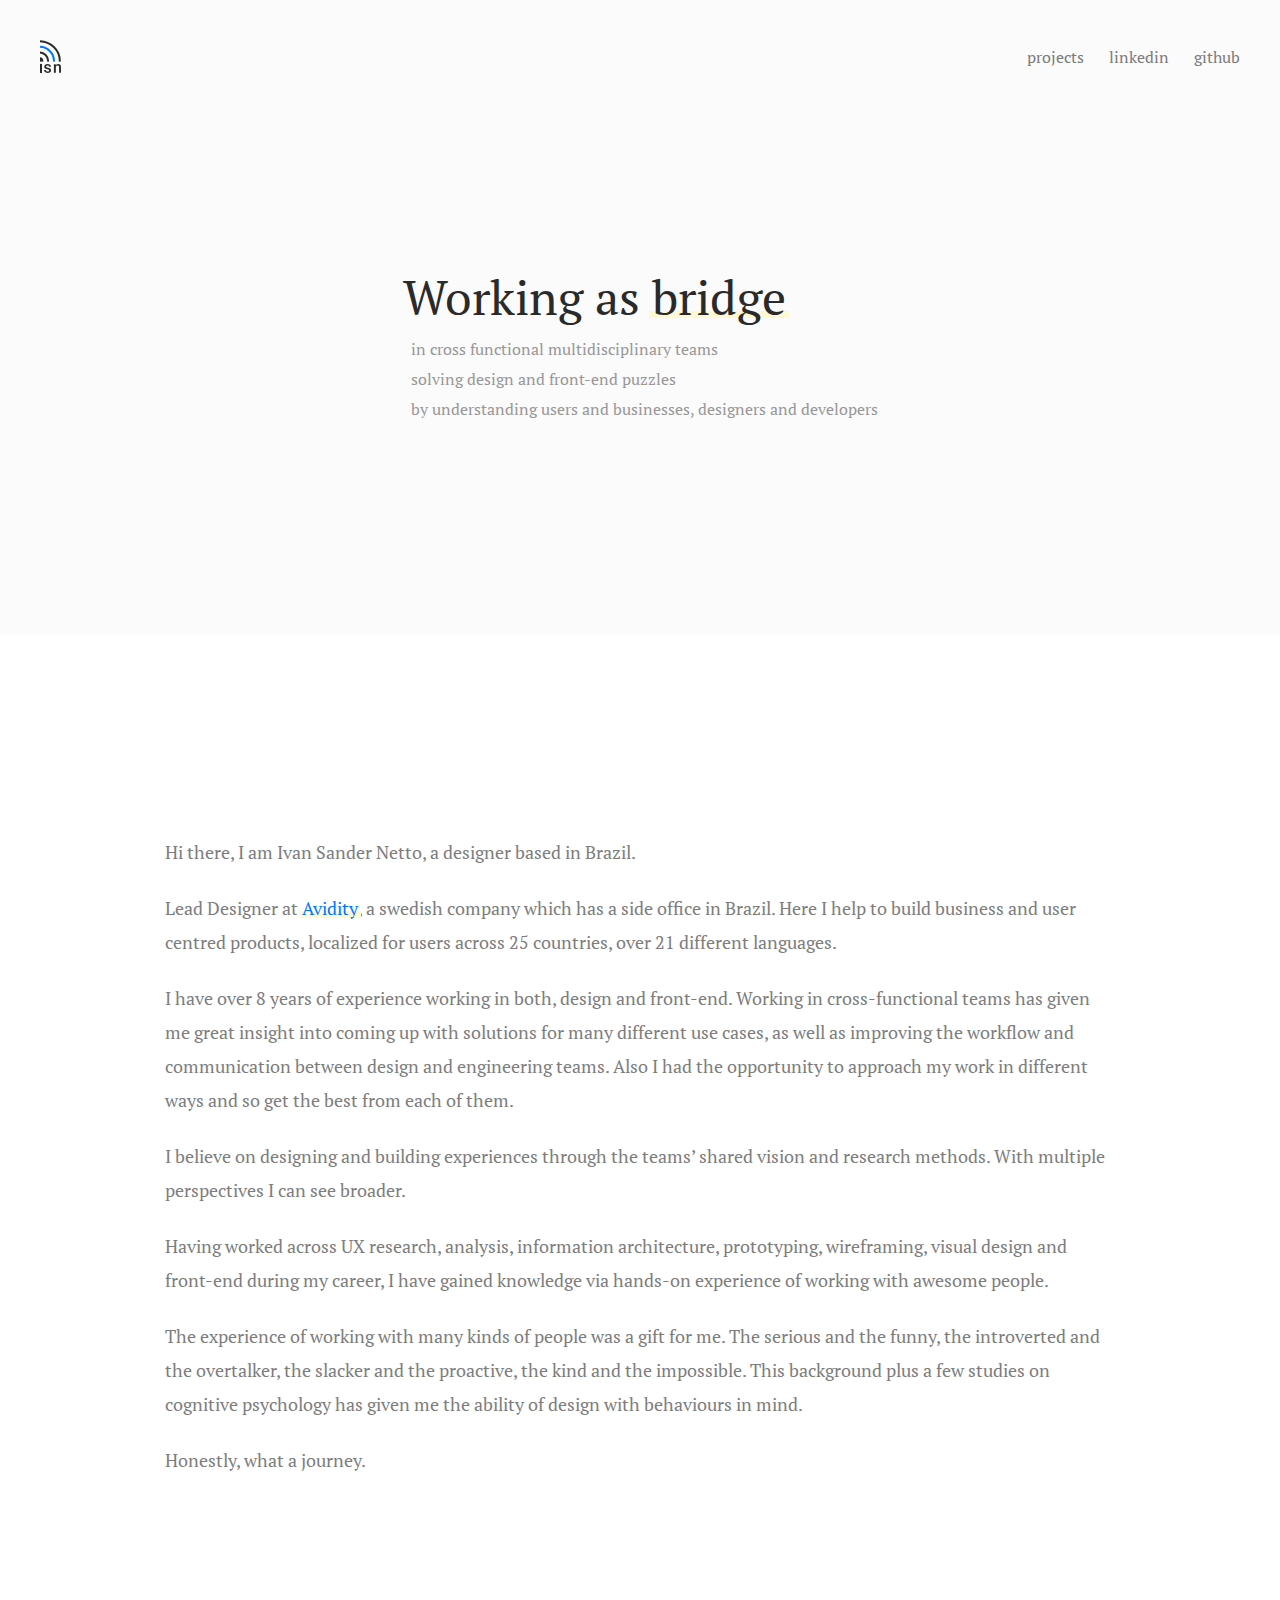
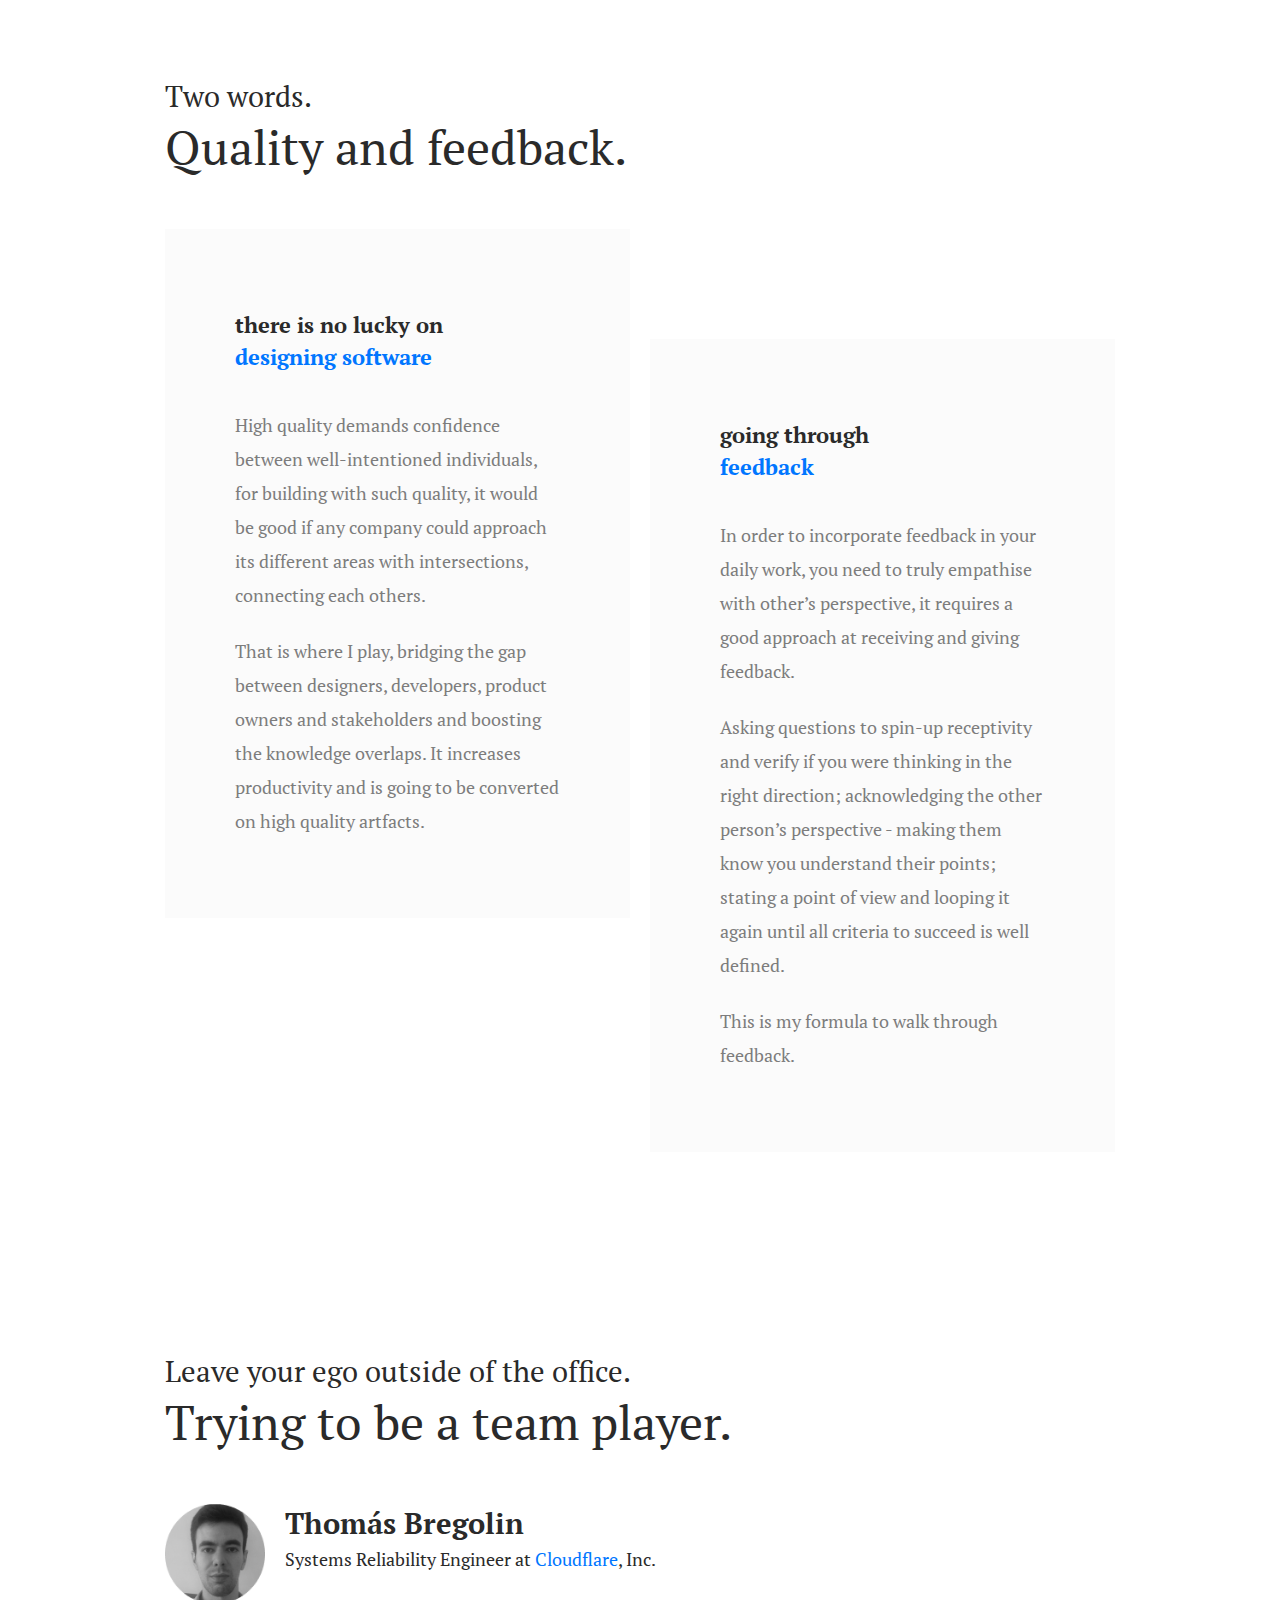
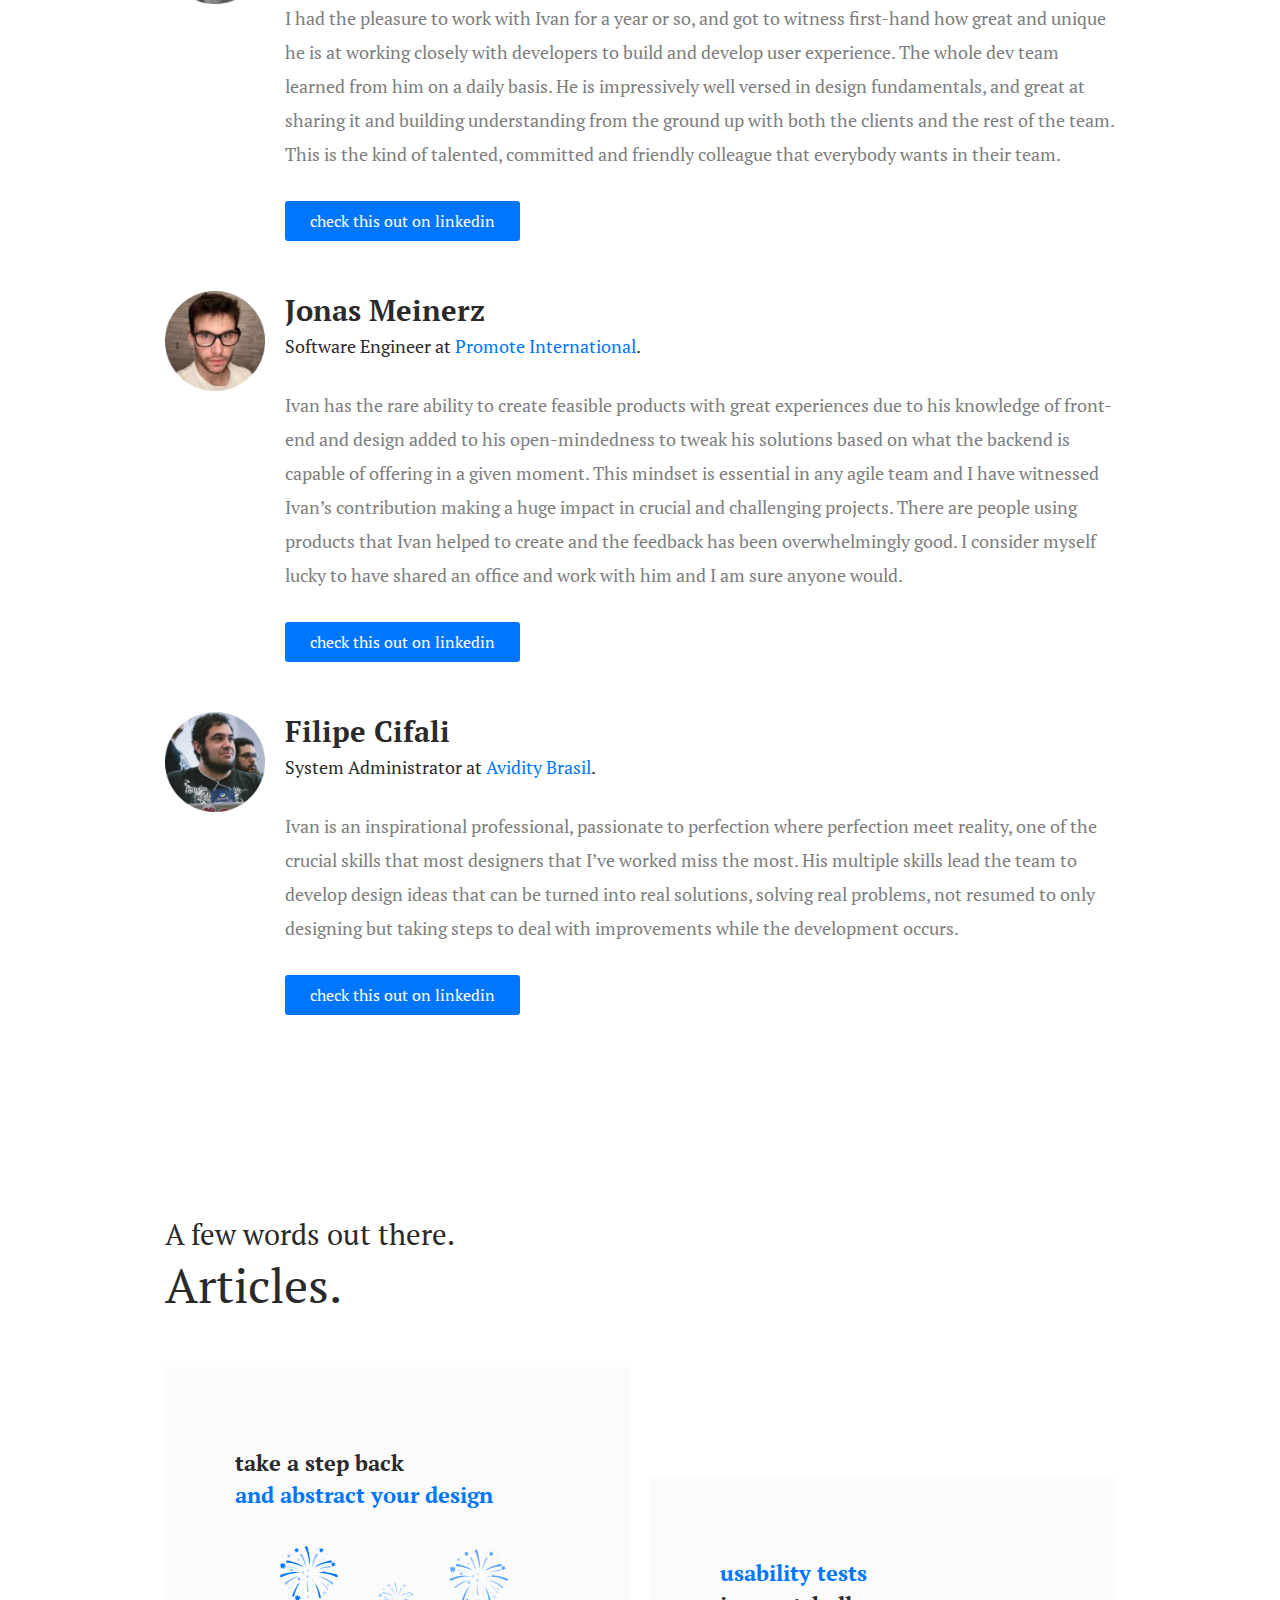
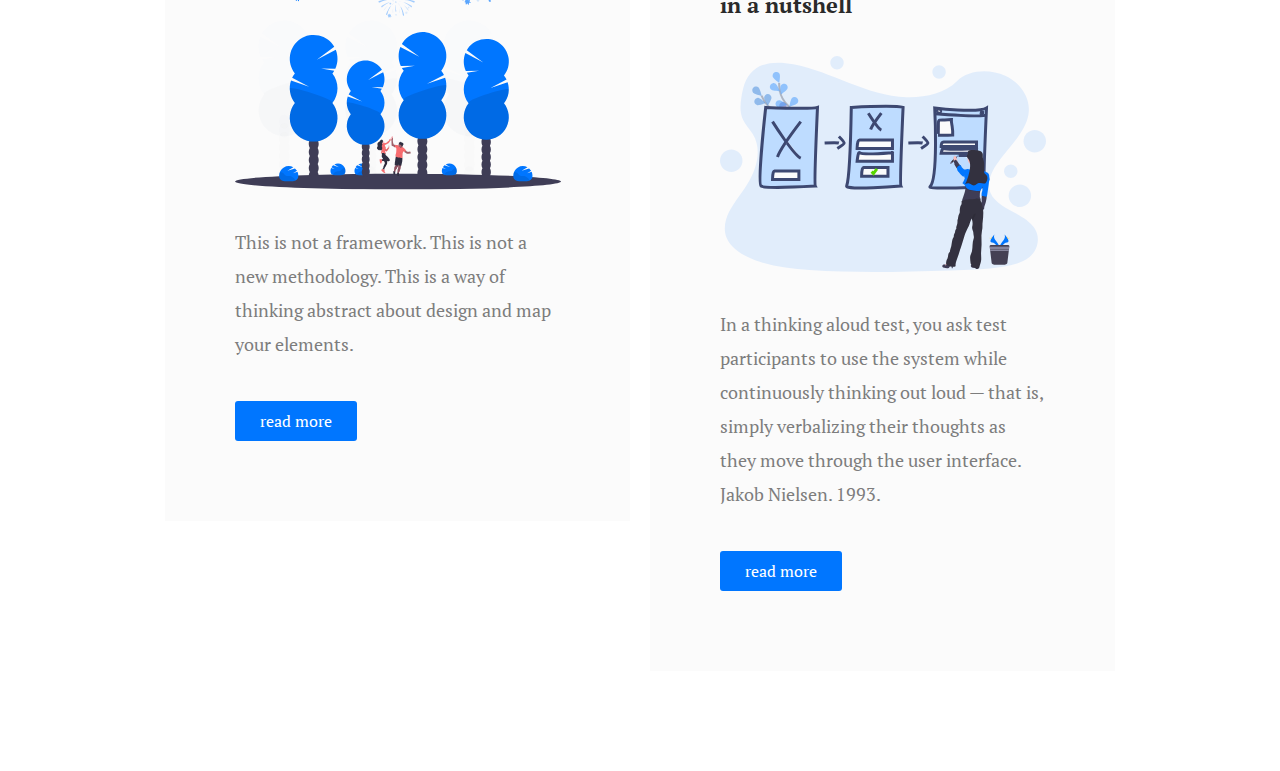
==== commit d5e8e8d1: "Update index.html" ====
--- a/index.html
+++ b/index.html
@@ -160,7 +160,7 @@
     </div>
   </section>
 
-	<section>
+	<section style="padding-bottom: 100px">
 		<div class="container">
 			<header>
 				<span>A few words out there.</span>
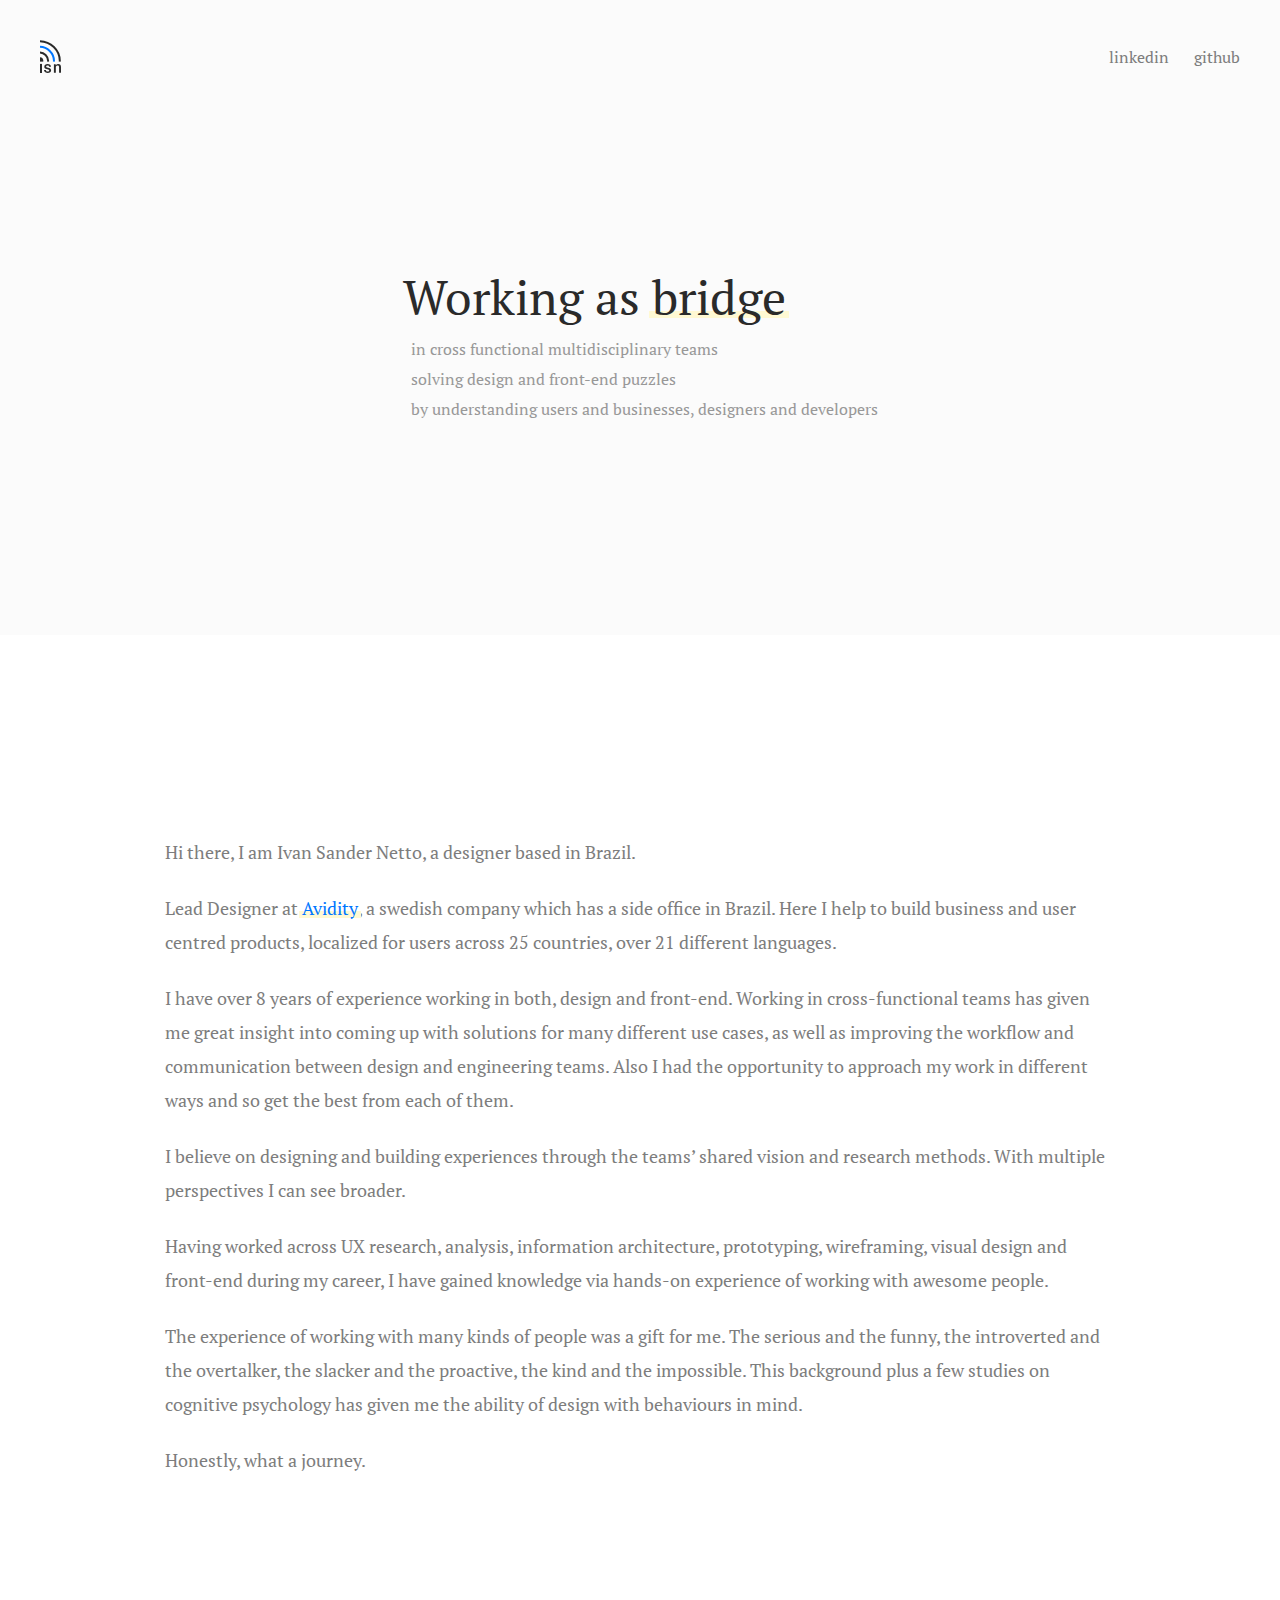
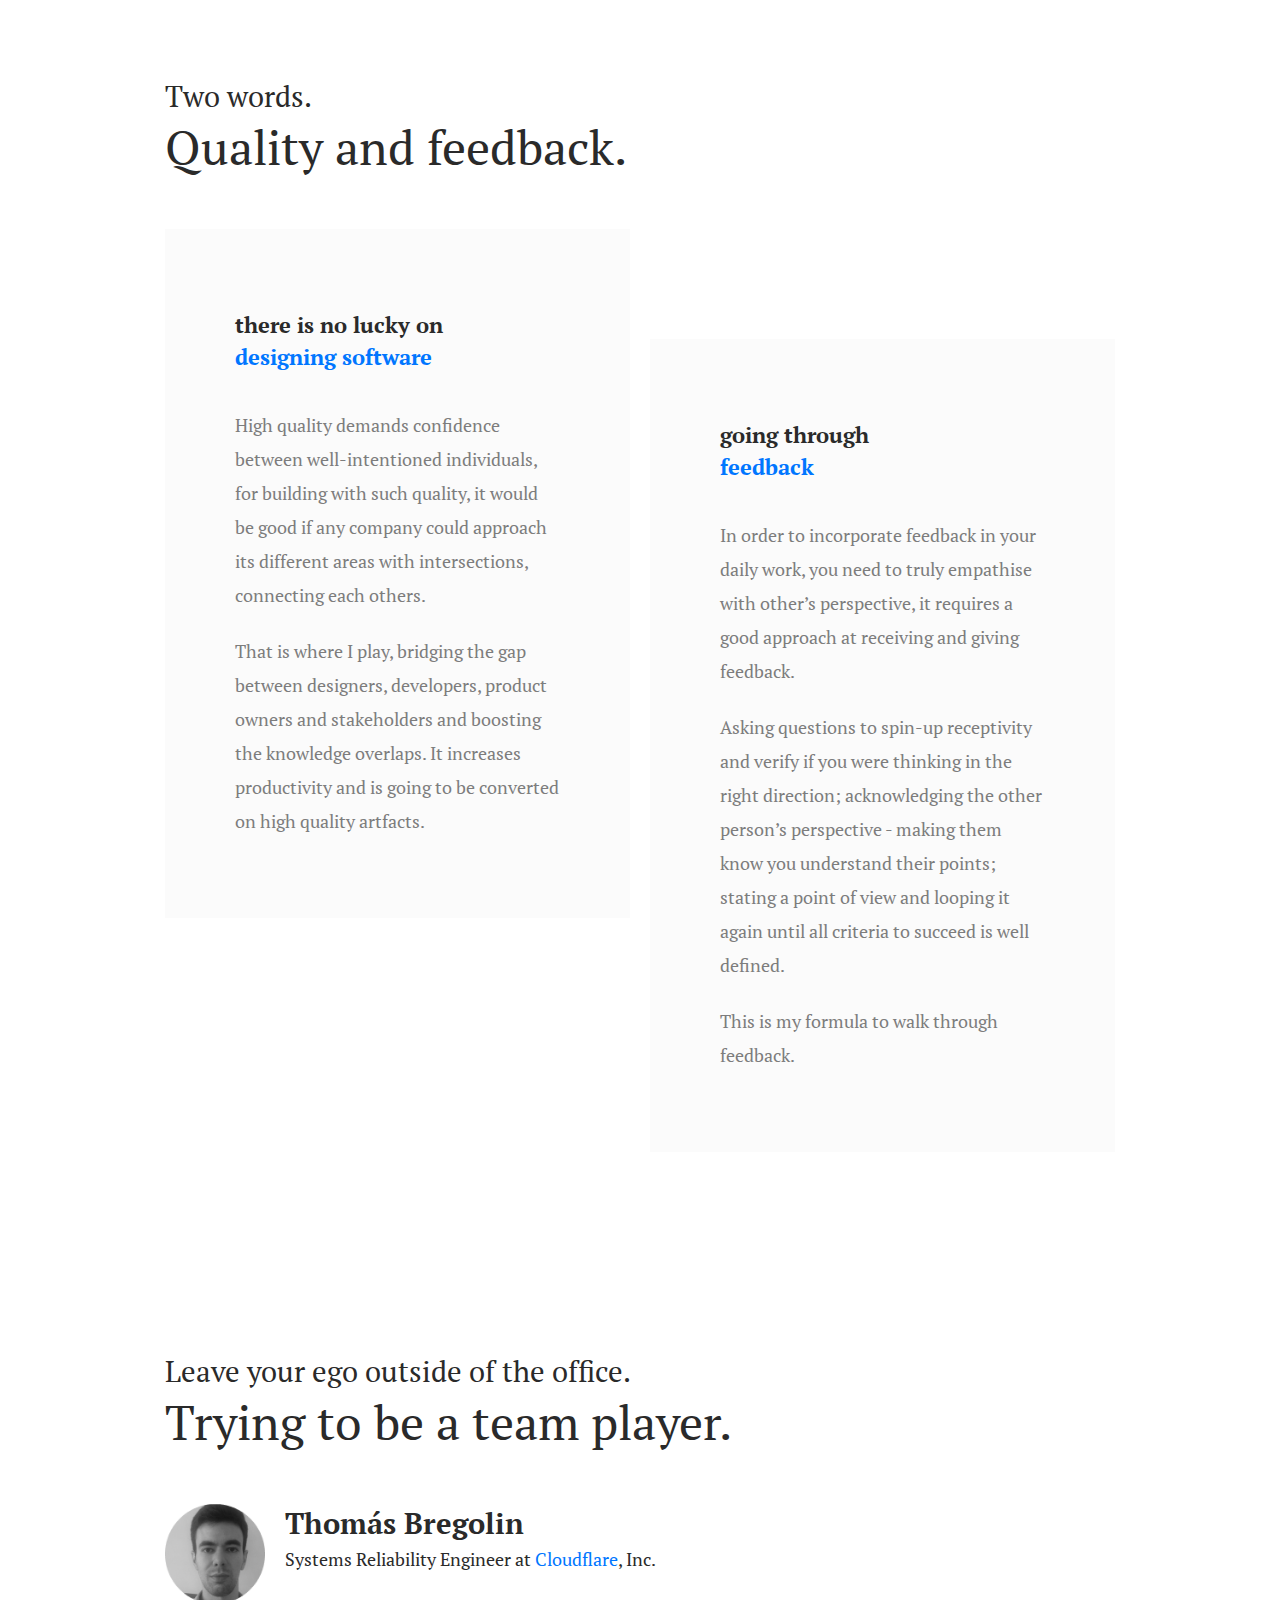
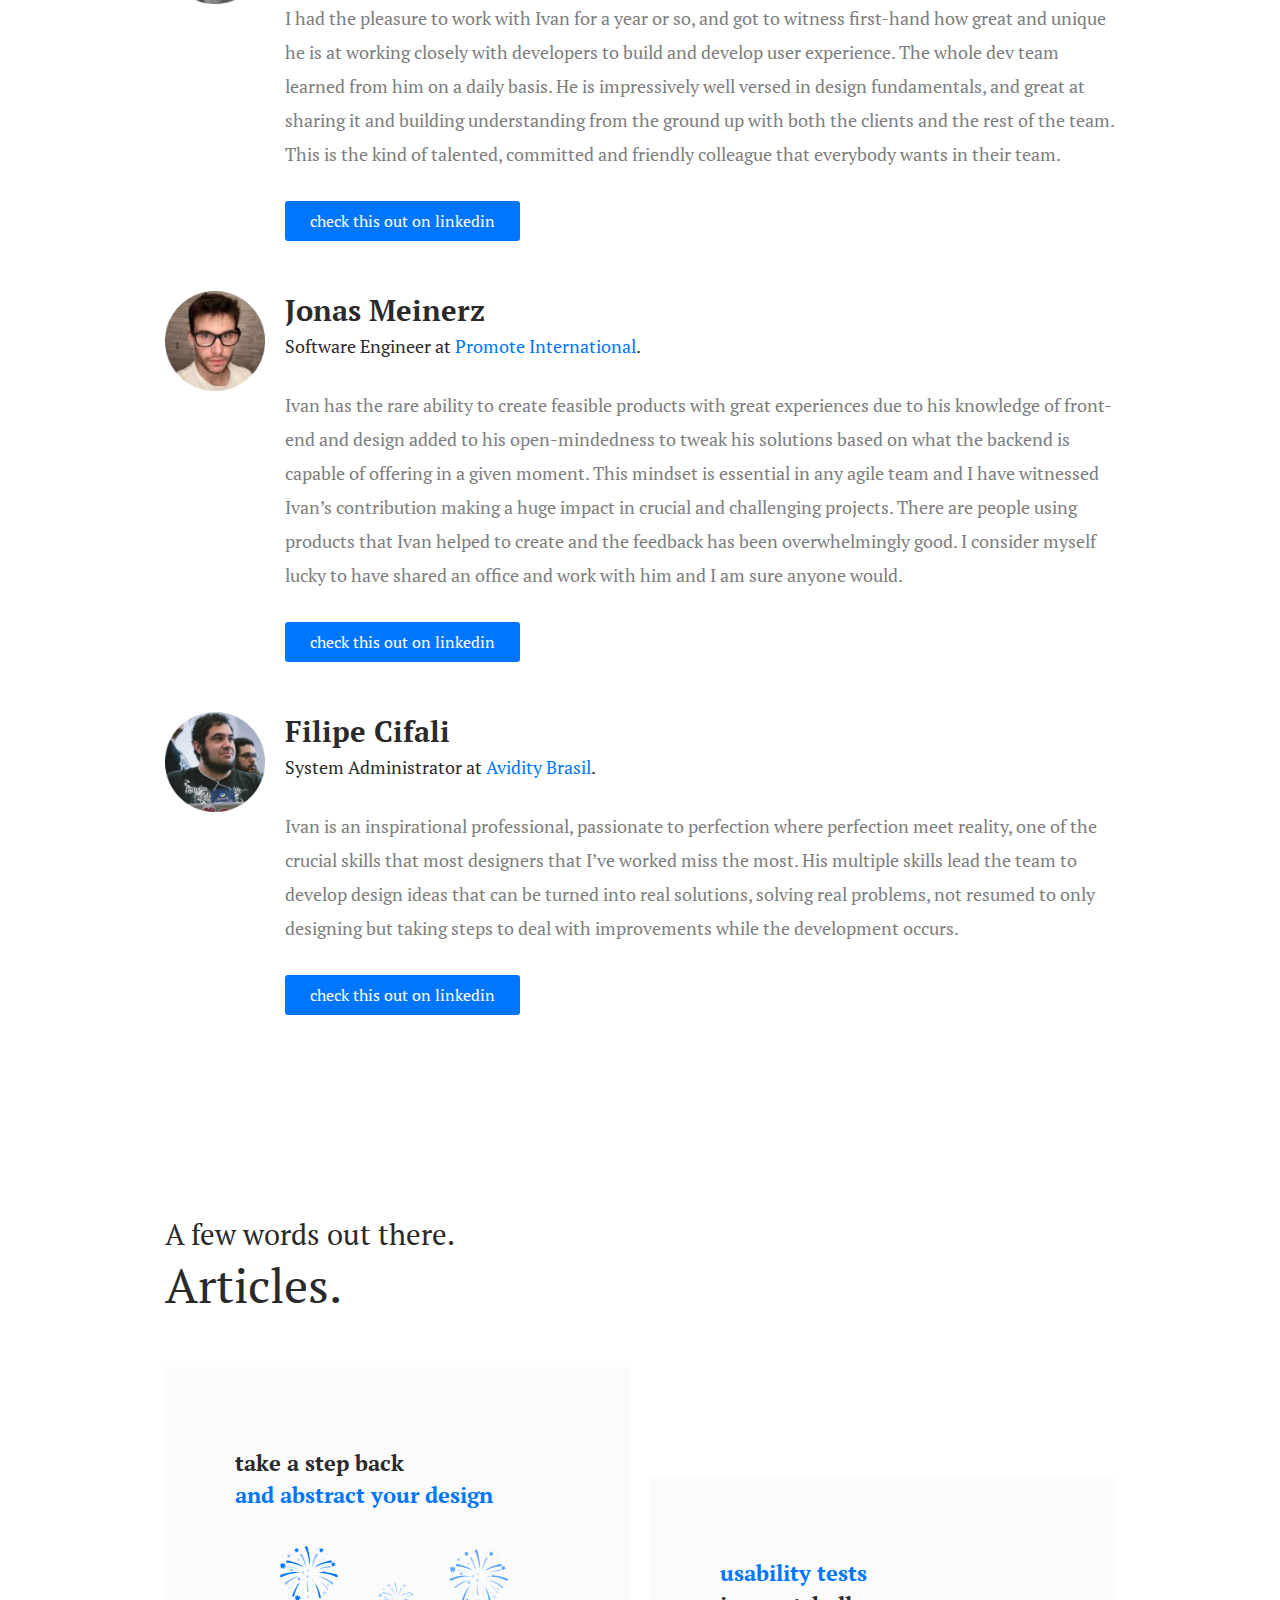
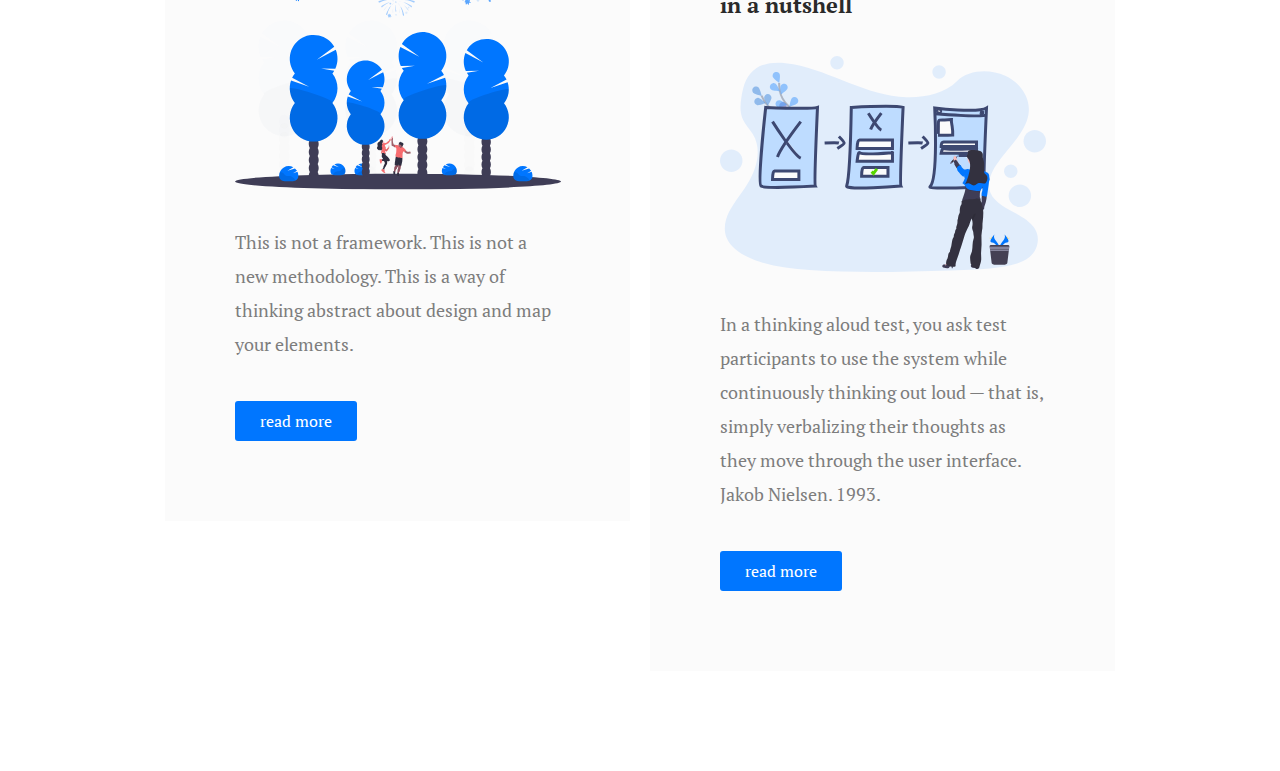
==== commit 3bbcb005: "Update index.html" ====
--- a/index.html
+++ b/index.html
@@ -26,9 +26,11 @@
       <h1><a href="/portfolio">Ivan Sander Netto - Portfolio</a></h1>
 
       <ul>
+	<!--
         <li>
         	<a href="/portfolio/projects">projects</a>
         </li>
+	-->
 				<li>
 					<a href="https://www.linkedin.com/in/ivansandernetto/" target="_blank">linkedin</a>
 				</li>
